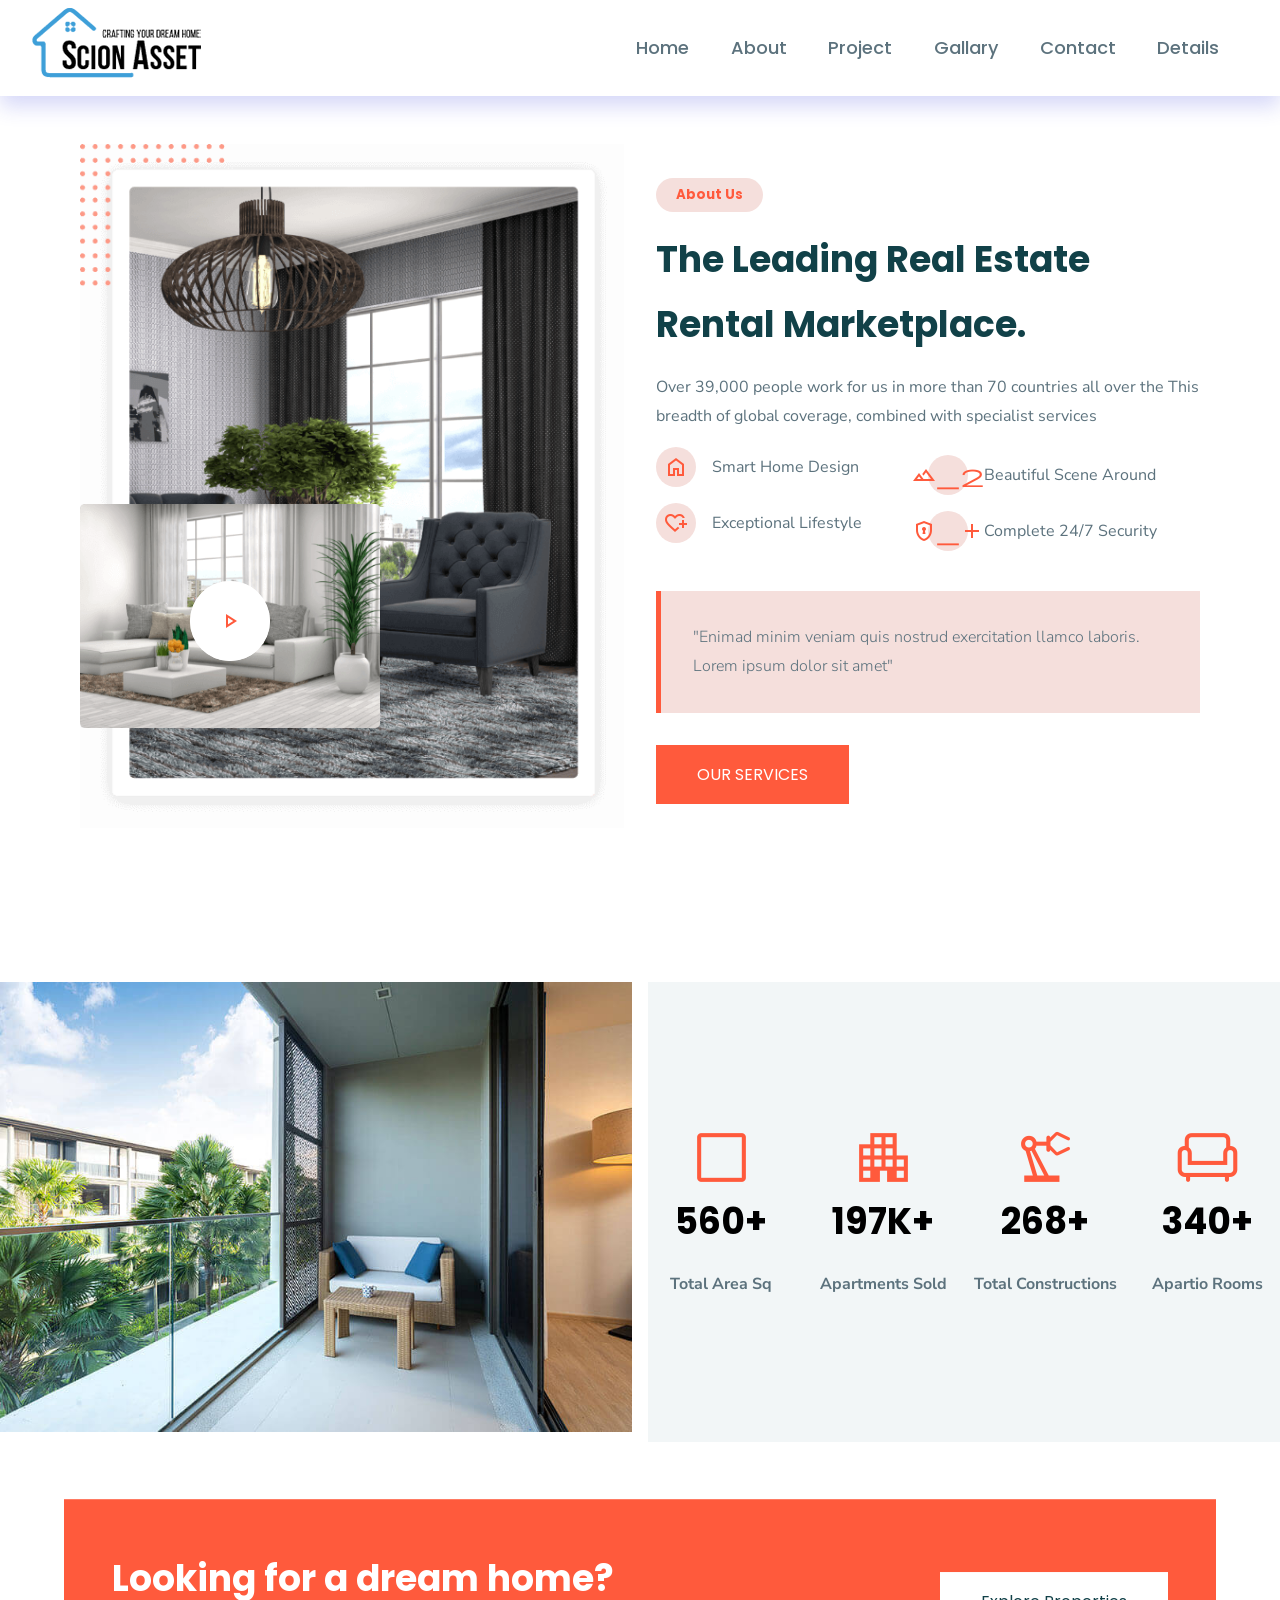
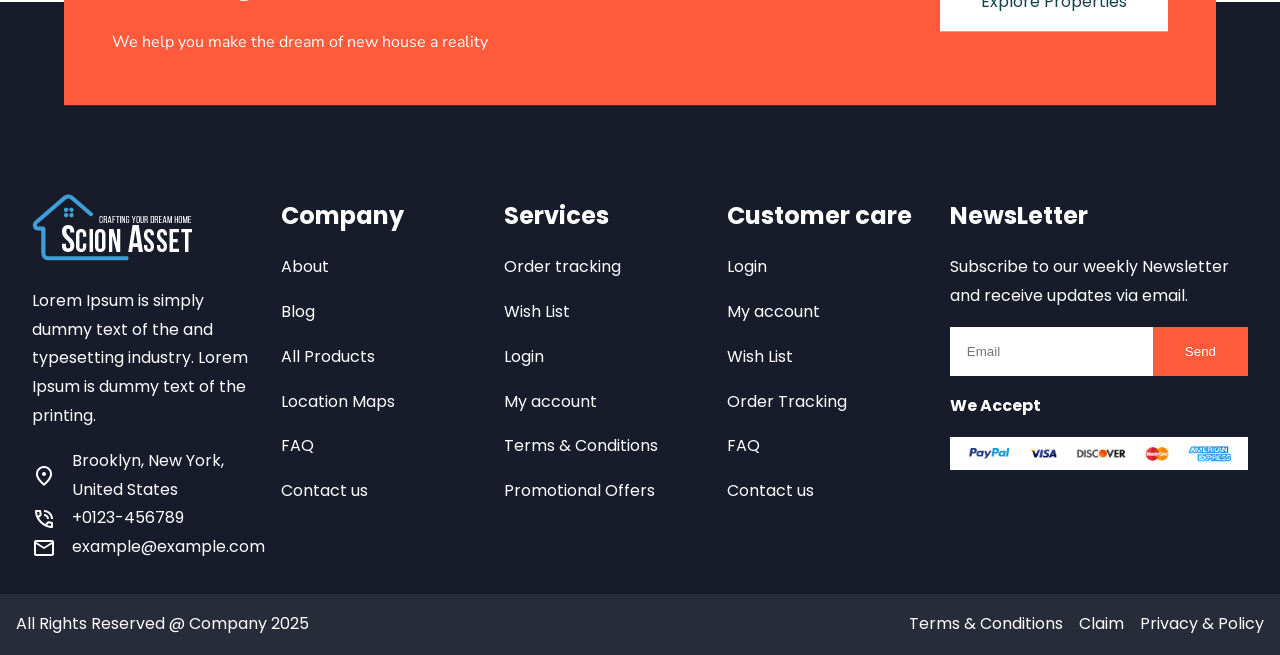
==== about-us/about.html @ 8abfdc47 "update img name- about page navlinks" ====
<!DOCTYPE html>
<html lang="en">

<head>
    <meta charset="UTF-8">
    <meta name="viewport" content="width=\, initial-scale=1.0">
    <title>About us</title>
    <!-- google fonts  -->
    <link
        href="https://fonts.googleapis.com/css2?family=Poppins:ital,wght@0,100;0,200;0,300;0,400;0,500;0,600;0,700;0,800;0,900;1,100;1,200;1,300;1,400;1,500;1,600;1,700;1,800;1,900&family=Rubik:ital,wght@0,300..900;1,300..900&display=swap"
        rel="stylesheet">
    <link
        href="https://fonts.googleapis.com/css2?family=Nunito+Sans:ital,opsz,wght@0,6..12,200..1000;1,6..12,200..1000&family=Poppins:ital,wght@0,100;0,200;0,300;0,400;0,500;0,600;0,700;0,800;0,900;1,100;1,200;1,300;1,400;1,500;1,600;1,700;1,800;1,900&family=Rubik:ital,wght@0,300..900;1,300..900&display=swap"
        rel="stylesheet">
    <!-- google icons cdn -->

    <link rel="stylesheet" href="https://fonts.googleapis.com/icon?family=Material+Icons">
    <link href="https://fonts.googleapis.com/css2?family=Material+Symbols+Outlined" rel="stylesheet">

    <link rel="stylesheet" href="../styles/main.css">
    <link rel="stylesheet" href="../styles/grid.css">
</head>

<body>
    <!-- header starts here  -->
    <header>
        <nav class="container flex justify-between align-center text-light">
            <figure>
                <img src="../assets/logo-header.png" alt="logo">
            </figure>
            <div class="hamburger">
                <span class="material-symbols-outlined">
                    menu
                </span>
            </div>
            <!-- nav items  -->
            <ul class="nav">
                <li>
                    <a href="../index.html">Home</a>
                </li>
                <li>
                    <a href="./about.html">About</a>
                </li>
                <li>
                    <a href="#">Project</a>
                </li>
                <li>
                    <a href="#">Gallary</a>
                </li>
                <li>
                    <a href="../contact/contact.html">Contact</a>
                </li>
                <li>
                    <a href="../shopDetails/details.html">Details</a>
                </li>
            </ul>
        </nav>
    </header>
    <!-- header ends here  -->

    <!-- about-us section starts -->
    <section class="container">
        <div class="large-2 align-center gap-2">
            <!-- image div  -->
            <div class="image-responsive relative">
                <img class="image-responsive" src="../assets/about-us-1.png" alt="image">
                <div class="video-image">
                    <div class="image-responsive relative">
                        <img class="image-responsive" src="../assets/about-us-2.png" alt="image">
                        <!-- play btn  -->
                        <button class="btn-circle btn-center-align">
                            <span class="material-symbols-outlined">
                                play_arrow
                            </span>
                        </button>
                    </div>
                </div>
            </div>
            <!-- wrapper div for content  -->
            <div>
                <!-- section header div starts -->
                <div>
                    <h5 class="sub-title">
                        About Us
                    </h5>
                    <h3 class="title text-dark">
                        The Leading Real Estate Rental Marketplace.
                    </h3>
                </div>
                <!-- section header div ends -->
                <p class="text-light mb-1">Over 39,000 people work for us in more than 70 countries
                    all over the
                    This breadth of global
                    coverage, combined with specialist services
                </p>
                <!-- icon + title container  -->
                <div class="all-2 align-center text-light">
                    <div class="flex align-center mb-1">
                        <span class="material-symbols-outlined about-icons">
                            home
                        </span>
                        <p>Smart Home Design</p>
                    </div>
                    <div class="flex align-center">
                        <span class="material-symbols-outlined about-icons">
                            landscape_2
                        </span>
                        <p>Beautiful Scene Around</p>
                    </div>
                    <div class="flex align-center mb-1">
                        <span class="material-symbols-outlined about-icons">
                            heart_plus
                        </span>
                        <p>Exceptional Lifestyle</p>
                    </div>
                    <div class="flex align-center">
                        <span class="material-symbols-outlined about-icons">
                            encrypted_add
                        </span>
                        <p>Complete 24/7 Security</p>
                    </div>
                </div>
                <!-- icon + title container ends  -->
                <p class="about-quote text-light">
                    "Enimad minim veniam quis nostrud exercitation
                    llamco laboris. Lorem ipsum dolor sit amet"
                </p>
                <button class="btn btn-primary">OUR SERVICES</button>
            </div>
        </div>
    </section>
    <!-- about-us section ends -->

    <!-- stats section starts -->
    <div>
        <div class="large-2 gap-1">
            <!-- image container  -->
            <div>
                <img class="image-responsive" src="../assets/about-4.jpg" alt="">
            </div>

            <div style="width: 100%; height: 100%;" class="bg-dark">
                <div style="height:100%;" class="small-2 larger-4 align-center justify-center gap-1 text-center">
                    <!-- individual stats component  -->
                    <div class="flex-col justify-center align-center text-center">
                        <span class="material-symbols-outlined statistics-icons">
                            crop_square
                        </span>
                        <h3 class="title">560+</h3>
                        <p class="text-light font-bold">Total Area Sq</p>
                    </div>
                    <div class="flex-col justify-center align-center text-center">
                        <span class="material-symbols-outlined statistics-icons">
                            apartment
                        </span>
                        <h3 class="title">197K+</h3>
                        <p class="text-light font-bold">Apartments Sold</p>
                    </div>
                    <div class="flex-col justify-center align-center text-center">
                        <span class="material-symbols-outlined statistics-icons">
                            precision_manufacturing
                        </span>
                        <h3 class="title">268+</h3>
                        <p class="text-light font-bold">Total Constructions</p>
                    </div>
                    <div class="flex-col justify-center align-center text-center">
                        <span class="material-symbols-outlined statistics-icons">
                            chair
                        </span>
                        <h3 class="title">340+</h3>
                        <p class="text-light font-bold">Apartio Rooms</p>
                    </div>
                </div>
            </div>
        </div>
    </div>
    <!-- stats section ends -->


    <!-- call to action section  -->
    <div class="cta-wrapper">
        <div class="call-to-action">
            <div class="cta flex align-center flex items-center justify-between">
                <div class="">
                    <h3 class="title mb-1">Looking for a dream home?</h3>
                    <p class="">
                        We help you make the dream of new house a reality
                    </p>
                </div>
                <button class="btn cta-btn">Explore Properties</button>
            </div>
        </div>
    </div>

    <!-- footer starts here  -->
    <footer>
        <div class="small-2 medium-2 larger-5 wrapper gap-1">
            <!-- contact info -->
            <div>
                <img class="mb-1" src="../assets/footer-logo.png" alt="logo">
                <p class="mb-1">Lorem Ipsum is simply dummy text of the and typesetting industry. Lorem Ipsum is
                    dummy
                    text of the
                    printing.</p>
                <div class="flex align-center gap-1">
                    <span class="material-symbols-outlined">
                        location_on
                    </span>
                    <p>Brooklyn, New York, United States</p>
                </div>
                <div class="flex align-center gap-1">
                    <span class="material-symbols-outlined">
                        phone_in_talk
                    </span>
                    <p>+0123-456789</p>
                </div>
                <div class="flex align-center gap-1">
                    <span class="material-symbols-outlined">
                        mail
                    </span> example@example.com
                </div>
            </div>
            <!-- contact info ends  -->

            <!-- company with links -->
            <div class="mb-2">
                <h4 class="heading-4 mb-1">Company</h4>
                <ul class="footer-links">
                    <li><a href="#">About</a></li>
                    <li><a href="#">Blog</a></li>
                    <li><a href="#">All Products</a></li>
                    <li><a href="#">Location Maps</a></li>
                    <li><a href="#">FAQ</a></li>
                    <li><a href="#">Contact us</a></li>
                </ul>
            </div>
            <div class="mb-2">
                <h4 class="heading-4 mb-1">Services</h4>
                <ul class="footer-links">
                    <li><a href="#">Order tracking</a></li>
                    <li><a href="#">Wish List</a></li>
                    <li><a href="#">Login</a></li>
                    <li><a href="#">My account</a></li>
                    <li><a href="#">Terms & Conditions</a></li>
                    <li><a href="#">Promotional Offers</a></li>
                </ul>
            </div>
            <div class="mb-2">
                <h4 class="heading-4 mb-1">Customer care</h4>
                <ul class="footer-links">
                    <li><a href="#">Login</a></li>
                    <li><a href="#">My account</a></li>
                    <li><a href="#">Wish List</a></li>
                    <li><a href="#">Order Tracking</a></li>
                    <li><a href="#">FAQ</a></li>
                    <li><a href="#">Contact us</a></li>
                </ul>
            </div>
            <div class="mb-2">
                <div class="newsletter mb-1">
                    <h4 class="heading-4">NewsLetter</h4>
                    <p class="my-1">Subscribe to our weekly Newsletter and receive updates via email.</p>
                    <div class="flex items-center">
                        <input type="text" placeholder="Email">
                        <button class="footer-btn">Send</button>
                    </div>
                </div>
                <div>
                    <h4 class="mb-1">We Accept</h4>
                    <img class="image-responsive" src="../assets/payment-4.png" alt="payment image">
                </div>
            </div>
        </div>

        <div class="footer-bottom body-font-family">
            <p>All Rights Reserved @ Company 2025</p>
            <ul>
                <li>
                    <a href="#">Terms & Conditions</a>
                </li>
                <li>
                    <a href="#">Claim</a>
                </li>
                <li>
                    <a href="#">Privacy & Policy</a>
                </li>
            </ul>
        </div>
    </footer>
    <!-- footer ends here  -->


</body>

</html>
---- styles/main.css ----
/* 
===================================================================
1. Global Reset -- *
2. Variables (Root Styles)
3. Utility Classes
----------------section ----------------
4. Header Section
5. Banner Section
6. About Section
7. Statistics section
8. Services Section
9. Properties section
10. Appartment section
11. Parallax section
12. Aminities section
13. Testimonials section
14. Blogs section
15. Footer Section 
===================================================================
/* reset styles  */

* {
    margin: 0;
    padding: 0;
    text-decoration: none;
    list-style: none;
    box-sizing: border-box;
}

body {
    font-family: var(--nunito-font);
    line-height: 1.8;
}

:root {
    --primary-color: #FF5A3C;
    --secondary-color: #fff;
    --bg-light: #F5DFDC;
    --bg-dark: #F2F6F7;
    --dark-color: #114148;
    --text-light-color: #5C727D;
    --footer-bg: #171B2A;
    --bottom-footer-bg: #282B38;
    /* ---------------typography------------ */
    /* headings  */
    --heading-1: 1.5rem;
    --heading-2: 1.25rem;
    --heading-4: 1.125rem;
    --popins-font: 'Poppins', sans-serif;
    --nunito-font: "Nunito Sans", serif;
    /* paragraph  */
    --text-20: 1.25rem;
    /* box shadows  */
    --header-shadow: 0 10px 20px 0 rgba(46, 56, 220, 0.2);
    --services-card-shadow: 0 16px 32px 0 rgba(7, 28, 31, 0.1);
    --properties-card-shadow: 0 5px 20px 0 rgba(23, 44, 82, 0.1);
    --aminities-card-shadow: 0px 0px 6px 4px rgba(153, 178, 182, 0.1);
    --arrow-btn-shadow: 0 0 4px rgba(0, 0, 0, 0.1);
    --blog-card-shadow: 0 5px 20px 0 rgba(23, 44, 82, 0.1);
    --testimonials-card-shadow: 0 5px 20px 0 rgba(23, 44, 82, 0.1);
    /* btn  */
    --btn-padding: .625rem 1rem;
    /* spacing  */
    --section-name-padding: 5px 20px;
    --btn-font-size: 1rem;
    --nav-items-padding: .5rem 2rem;
    --nav-links-padding: 1rem .8rem;
    --section-bottom-gap: 3rem;
    --section-padding: 2rem 1rem;
    --footer-wrapper: 6rem 2rem 2rem 2rem;
    --appartment-content-padding: 1rem;
    --cta-padding: 2rem;
}

/* common  */
section {
    margin-bottom: var(--section-bottom-gap) !important;
    padding: var(--section-padding);
}

h1,
h2,
h3,
h4,
h5,
h6 {
    font-family: var(--popins-font);
}

.material-symbols-outlined {
    display: flex;
    align-items: center;
    justify-content: center;
}

/* //------------------utility classes starts here-------------- */
/* anchor color inherit  */
a {
    color: inherit;
}

/* color pallate  */
.text-dark {
    color: var(--dark-color);
}

.bg {
    background-color: rgb(from var(--primary-color) r g b/ 20%);
}

.text-light {
    color: var(--text-light-color)
}

.white-color {
    color: var(--secondary-color)
}

.orange-bg-color {
    color: var(--primary-color);
}

.orange-text-color {
    color: var(--primary-color);
}

.bg-light {
    background-color: var(--bg-light);
}

.bg-dark {
    background-color: var(--bg-dark);
}

/* flex  */
.flex {
    display: flex;
}

.flex-wrap {
    flex-wrap: wrap;
}

.flex-col {
    flex-direction: column;
}

.align-center {
    align-items: center;
}

.justify-between {
    justify-content: space-between;
}

.justify-center {
    justify-content: center;
}

.justify-end {
    justify-content: end;
}

.sub-title {
    background-color: var(--bg-light);
    color: var(--primary-color);
    font-family: var(--popins-font);
    padding: var(--section-name-padding);
    border-radius: 1.5rem;
    display: inline-block;
    margin-bottom: 1rem;
}
/*--------------- typography ------------- */
/* font-size  */
.title {
    font-size: var(--heading-1);
    font-family: var(--popins-font);
    font-weight: 700;
    margin-bottom: 1rem;
}

.heading-2 {
    font-size: var(--heading-2);
    font-weight: 700;
    font-family: var(--popins-font);
}

.heading-4 {
    font-size: var(--heading-4);
    font-family: var(--popins-font);
}

.para-md-size {
    font-size: var(--text-20);
}

.font-bold {
    font-weight: 700;
}

/*-------------------------btn classes------------------*/
/* base btn class  */
.btn {
    position: relative;
    font-size: var(--btn-font-size);
    padding: var(--btn-padding);
    cursor: pointer;
    overflow: hidden;
    outline: none;
    border: none;
    font-family: var(--popins-font);
    transition: color 0.3s ease-in-out;
}

.btn-circle {
    width: 80px;
    height: 80px;
    color: var(--primary-color);
    background-color: var(--secondary-color);
    font-size: var(--btn-font-size);
    border-radius: 50%;
    border: none;
    cursor: pointer;
    position: relative;
    transition: transform 0.3s ease-in-out;
}

/* Glow effect */
.btn-circle::before {
    content: '';
    position: absolute;
    top: 50%;
    left: 50%;
    width: 80px;
    height: 80px;
    background-color: var(--secondary-color);
    border-radius: 50%;
    transform: translate(-50%, -50%) scale(1);
    animation: glow 1s infinite;
    z-index: -1;
}

@keyframes glow {
    0% {
        opacity: 0.8;
        transform: translate(-50%, -50%) scale(1);
    }

    50% {
        opacity: 0.4;
        transform: translate(-50%, -50%) scale(1.3);
    }

    100% {
        opacity: 0;
        transform: translate(-50%, -50%) scale(1.5);
    }
}

/* primary secondary btn  */
.btn-primary,
.btn-secondary,
.cta-btn {
    position: relative;
    overflow: hidden;
    z-index: 1;
    background-color: transparent;
    border: 1px solid;
}

.btn-primary {
    color: var(--secondary-color);
    background-color: var(--primary-color);
    border-color: var(--primary-color);
}

.btn-secondary {
    color: var(--dark-color);
    background-color: var(--light-color);
    border-color: var(--dark-color);
}

.cta-btn {
    color: var(--dark-color);
    background-color: var(--secondary-color);
    border-color: var(--secondary-color);
}

.btn-primary::before,
.btn-secondary::before,
.cta-btn::before {
    content: '';
    position: absolute;
    top: 0;
    left: -100%;
    width: 100%;
    height: 100%;
    z-index: -1;
    transition: left 0.3s ease-in-out;
}

.btn-primary::before {
    background-color: var(--secondary-color);
}

.btn-secondary::before,
.cta-btn::before {
    background-color: var(--dark-color);
}

.cta-btn:hover::before,
.btn-primary:hover::before,
.btn-secondary:hover::before {
    left: 0;
}

.btn-primary:hover {
    color: var(--primary-color);
}

.btn-secondary:hover {
    color: var(--secondary-color);
}

.cta-btn:hover {
    color: var(--secondary-color);
    border-color: var(--dark-color)
}

.profile-rounded {
    height: 4rem;
    width: 4rem;
    border-radius: 50%;
}

/* ---------------------------------header section starts here -------------------- */
header {
    background-color: var(--secondary-color);
    font-family: var(--popins-font);
    box-shadow: var(--header-shadow);
}

header figure {
    margin: 0;
    padding: 0;
}

header nav {
    padding: var(--nav-items-padding);
}

header nav ul li {
    margin-right: 1rem;
}

header nav ul li a {
    padding: var(--nav-links-padding);
    font-size: 1.125rem;
    font-weight: 500;
}

header nav ul li a:hover {
    color: var(--primary-color);
    transition: all .3s ease-in-out;
}

.nav {
    display: none;
}

.hamburger {
    display: block;
}

/*--------------------------- header section ends here -------------------------- */

/* --------------------------banner section starts here------------------------- */
.banner-des {
    padding: 1rem 2rem;
    border-right: 3px solid var(--text-light-color)
}

/*--------------------------- banner section ends here------------------ */

/* -------------------------about us section starts here----------------------- */
.video-image {
    width: 150px;
    position: absolute;
    bottom: 100px;
}

.btn-center-align {
    position: absolute;
    top: 50%;
    left: 50%;
    transform: translate(-50%, -50%);
}

.about-icons {
    background-color: var(--bg-light);
    color: var(--primary-color);
    height: 2.5rem;
    width: 2.5rem;
    border-radius: 50%;
    margin-right: 1rem;
}

.about-quote {
    padding: 2rem;
    margin: 2rem 0;
    background-color: var(--bg-light);
    border-left: 5px solid var(--primary-color);
    font-weight: 300;
}

/* --------------------------about us section ends here--------------------- */

/*-------------------------statistics section starts here------------------------*/
.statistics-icons {
    font-size: 65px;
    color: var(--primary-color)
}

/*-------------------statistics section ends here------------------*/

/*------------------------ services section starts here----------------  */
.card {
    background-color: var(--secondary-color);
    padding: 1rem;
    text-align: center;
    box-shadow: var(--services-card-shadow);
    transition: all .3s ease-in-out;
    border-bottom: 3px solid transparent;
}

.card:hover,
.card:focus,
.card:active {
    border-bottom: 3px solid var(--primary-color);
}

.card h3:hover {
    color: var(--primary-color);
    transition: color .3s ease-in-out;
}

.card:hover .link-btn {
    color: var(--primary-color);
    transition: color .3s ease-in-out;
}

/* -----------------------services section ends here---------------------  */

/*----------------------- properties section starts here-------------------- */
.properties-card {
    box-shadow: var(--properties-card-shadow);
}

.icon-container {
    color: var(--light-color);
    margin: 1rem 0;
}

.icon-container .card-icon:not(:last-child) {
    border-right: 1px solid var(--text-light-color);
    padding: 6px;
}

.properties-card .badge {
    position: absolute;
    top: 1rem;
    right: 1rem;
    font-size: 14px;
    padding: 4px 8px;
}

.properties-card .sale {
    background-color: #54ecad;
    color: var(--secondary-color);
}

.properties-card .rent {
    color: var(--secondary-color);
    background-color: var(--primary-color);
}

/* --------------------properties section ends here---------------------------  */

/* ---------------------------appartement section starts here--------------------------------  */
.appartment-content {
    padding: var(--appartment-content-padding);
    color: var(--secondary-color);
    background-color: var(--primary-color);
}

/* ----------------------appartement section ends here-----------------------  */

/*------------------------parallax section starts here-----------------------*/
#parallax {
    background-image:
        linear-gradient(to bottom, rgba(0, 0, 0, 0.1), rgba(0, 0, 0, 0.2)),
        url('../assets/about-5.jpg');
    background-repeat: no-repeat;
    background-position: center;
    background-attachment: fixed;
    background-size: cover;
    height: 55vh;
    position: relative;
    margin-bottom: 5rem;
}

.pop-up-btn {
    display: flex;
    align-items: center;
    justify-content: center;
}

/*---------------------------parallax section ends here-----------------------*/

/*------------------------Aminities section starts here----------------------*/
.aminities-card {
    position: relative;
    text-align: center;
    border-radius: 8px;
    box-shadow: var(--aminities-card-shadow);
    margin-bottom: 1.5rem;
    transition: all .4s ease-in-out;
}

.aminities-card:hover {
    background-color: var(--primary-color);
    color: var(--secondary-color);
}

.aminities-card:hover .arrow-btn span {
    color: var(--primary-color);
    transition: all .3s ease-in-out;
}

.aminities-card .icon {
    background-color: var(--bg-light);
    color: var(--primary-color);
    height: 100px;
    width: 100px;
    margin: 0 auto;
    display: flex;
    align-items: center;
    justify-content: center;
    border-radius: 100%;
}

.icon i {
    font-size: 45px;
}

.arrow-btn {
    position: absolute;
    bottom: -5px;
    height: 50px;
    width: 50px;
    left: 50%;
    transform: translate(-50%, 50%);
    color: var(--text-light-color);
    background-color: var(--secondary-color);
    box-shadow: var(--arrow-btn-shadow);
    border-radius: 50%;
    display: flex;
    align-items: center;
    justify-content: center;
}

.arrow-btn span {
    font-size: 30px;
}

/*------------------------Aminities section ends here--------------------*/

/*-----------------------testimonials section starts here-----------------------*/
#testimonials {
    background-color: var(--section-bg);
}

#testimonials .testimonial {
    padding: 1.5rem 1rem;
    background-color: var(--secondary-color);
    border-radius: 5px;
    box-shadow: var(--testimonials-card-shadow);
}

/*---------------------------testimonials section ends here-----------------------------*/

/*-------------------------blogs and news section starts here--------------------------*/
.blog-card {
    overflow: hidden;
    font-family: var(--nunito-font);
    box-shadow: var(--blog-card-shadow);
}

.card-image {
    height: 280px;
    width: 100%;
    overflow: hidden;
}

.blog-card img {
    position: absolute;
    height: 100%;
    width: 100%;
    overflow: hidden;
    transition: all .5s ease-in-out;
}

.blog-card:hover img {
    transform: scale(1.1);
}

/*--------------------------- blogs section ends here--------------------------  */
.cta-wrapper {
    position: relative;
    margin-top: 10rem;
}

.call-to-action {
    padding: 3rem;
    background-color: var(--footer-bg);
}

.cta {
    flex-direction: column;
    gap: 2rem;
    width: 90%;
    max-width: 1340px;
    color: var(--secondary-color);
    background-color: var(--primary-color);
    padding: var(--cta-padding);
    font-family: var(--nunito-font);
    position: absolute;
    left: 50%;
    top: 0;
    z-index: 1;
    transform: translate(-50%, -50%);
}

/*call to action sections ends here*/

/*--------------------------footer section starts here----------------------------*/

footer {
    font-family: var(--popins-font);
    background-color: var(--footer-bg);
    color: var(--secondary-color);
    position: relative;
}

.wrapper {
    padding: var(--footer-wrapper);
}

.footer-links li:not(:last-child) {
    margin-bottom: 1rem;
}

.footer-links li {
    position: relative;
    transition: color 0.3s ease-in-out;
}

.footer-links li:hover {
    color: var(--primary-color);
}

.footer-links li::before {
    content: "//";
    position: absolute;
    left: -1rem;
    font-size: 16px;
    color: transparent;
    transition: color 0.3s ease-in-out, content 0.3s ease-in-out;
}

.footer-links li:hover::before {
    content: "//";
    color: var(--primary-color);
}

.newsletter input {
    padding: 1rem;
    background-color: var(--secondary-color);
    outline: none;
    border: none;
    border: 1px solid var(--secondary-color);
}

.footer-btn {
    padding: 1rem 2rem;
    outline: none;
    border: none;
    color: var(--secondary-color);
    background-color: var(--primary-color);
}

.footer-bottom {
    background-color: var(--bottom-footer-bg);
    padding: 1rem;
    display: flex;
    flex-direction: column;
    gap: 1rem;
    text-align: center;
    align-items: center;
    justify-content: space-between;
}

.footer-bottom ul {
    display: flex;
    flex-wrap: wrap;
    align-items: center;
    gap: 1rem;
}

/*-------------------------footer section ends here-----------------------*/


/* responsive breakpoints  */
@media (min-width: 768px) {
    :root {
        /* headings  */
        --heading-1: 1.875rem;
        --heading-2: 1.5rem;
        --heading-4: 1.25rem;
        /* btn  */
        --btn-padding: .8rem 1.25rem;
        /* --footer-wrapper: 6rem 2rem 2rem 2rem; */
        --section-bottom-gap: 4rem;
        --section-padding: 2rem 3rem;
        --appartment-content-padding: 2rem;
        --cta-padding: 3rem;
    }

    /* about us section  */
    .video-image {
        width: 300px;
        position: absolute;
        bottom: 100px;
    }
}

@media (min-width: 992px) {
    :root {
        /* headings  */
        --heading-1: 2rem;
        --heading-2: 1.8rem;

        --heading-4: 1.5rem;
        /* btn  */
        /* btn  */
        --btn-padding: 1rem 2.5rem;
        /* --footer-wrapper: 6rem 2rem 2rem 2rem; */
        --section-bottom-gap: 6rem;
        --section-padding: 3rem 5rem;
        --appartment-content-padding: 3rem;
    }

    /* header  */
    .nav {
        display: flex;
    }

    .hamburger {
        display: none;
    }

    /* cta  */
    .cta {
        flex-direction: row;
    }

    /* footer  */
    .footer-bottom {
        flex-direction: row;
    }
}

@media (min-width: 1200px) {
    :root {
        /* headings  */
        --heading-1: 2.75rem;
        --heading-1: 2.25rem;
        --heading-4: 1.5rem;
    }
}
---- styles/grid.css ----
.container {
	margin: 0px auto;
	max-width: 100%;
}

.text-center {
	text-align: center;
}

.text-right {
	text-align: right;
}


[class^="all-"],
[class*=" all-"],
[class^="small-"],
[class*=" small-"],
[class^="medium-"],
[class*=" medium-"],
[class^="large-"],
[class*=" large-"],
[class^="larger-"],
[class*=" larger-"],
[class^="largest-"],
[class*=" largest-"] {
	display: grid;
	--gridTC: repeat(1, 1fr);
	grid-template-columns: var(--gridTC);
}

/* Column Expand  */
[class^="span-"],
[class*=" span-"],
[class*="span-"] {
	--gcs: auto/span 1;
	grid-column-end: var(--gcs);
}

.span-1 {
	--gcs: span 1;
}

.span-2 {
	--gcs: span 2;
}

.span-3 {
	--gcs: span 3;
}

.span-4 {
	--gcs: span 4;
}

.span-5 {
	--gcs: span 5;
}

.span-6 {
	--gcs: span 6;
}

.span-7 {
	--gcs: span 7;
}

.span-8 {
	--gcs: span 8;
}

.span-9 {
	--gcs: span 9;
}

.span-10 {
	--gcs: span 10;
}

.span-11 {
	--gcs: span 11;
}

.span-12 {
	--gcs: span 12;
}

/* Offset  */
[class^="offset-"],
[class*=" offset-"],
[class*="offset-"] {
	--gco: 2/auto;
	grid-column: var(--gco);
	background-color: aqua;
}

.offset-1 {
	--gco: 2/auto;
}

.offset-2 {
	--gco: 3/auto;
}

.offset-3 {
	--gco: 4/auto;
}

.offset-4 {
	--gco: 5/auto;
}

.offset-5 {
	--gco: 6/auto;
}

/* Column Gap  */
[class^="gap-"],
[class*=" gap-"] {
	--gg: 1rem;
	grid-gap: var(--gg);
}

.gap-1 {
	--gg: 1rem;
}

.gap-2 {
	--gg: 2rem;
}

.gap-3 {
	--gg: 3rem;
}

.gap-4 {
	--gg: 4rem;
}

.gap-5 {
	--gg: 5rem;
}

/* Margin all */
.m-1 {
	margin: 1rem;
}

.m-2 {
	margin: 2rem;
}

.m-3 {
	margin: 3rem;
}

.m-4 {
	margin: 4rem;
}

.m-5 {
	margin: 5rem;
}

/* Margin Left-right */
.mx-1 {
	margin: 0px 1rem;
}

.mx-2 {
	margin: 0px 2rem;
}

.mx-3 {
	margin: 0px 3rem;
}

.mx-4 {
	margin: 0px 4rem;
}

.mx-5 {
	margin: 0px 5rem;
}

/* Margin Top-Bottom */
.my-1 {
	margin: 1rem auto;
}

.my-2 {
	margin: 2rem auto;
}

.my-3 {
	margin: 3rem auto;
}

.my-4 {
	margin: 4rem auto;
}

.my-5 {
	margin: 5rem auto;
}

/* Margin Top */
.mt-1 {
	margin-top: 1rem;
}

.mt-2 {
	margin-top: 2rem;
}

.mt-3 {
	margin-top: 3rem;
}

.mt-4 {
	margin-top: 4rem;
}

.mt-5 {
	margin-top: 5rem;
}

/* Margin Bottom */
.mb-1 {
	margin-bottom: 1rem;
}

.mb-2 {
	margin-bottom: 2rem;
}

.mb-3 {
	margin-bottom: 3rem;
}

.mb-4 {
	margin-bottom: 4rem;
}

.mb-5 {
	margin-bottom: 5rem;
}

/* Margin Left */
.ml-1 {
	margin-left: 1rem;
}

.ml-2 {
	margin-left: 2rem;
}

.ml-3 {
	margin-left: 3rem;
}

.ml-4 {
	margin-left: 4rem;
}

.ml-5 {
	margin-left: 5rem;
}

/* Margin Right */
.mr-1 {
	margin-right: 1rem;
}

.mr-2 {
	margin-right: 2rem;
}

.mr-3 {
	margin-right: 3rem;
}

.mr-4 {
	margin-right: 4rem;
}

.mr-5 {
	margin-right: 5rem;
}

/* Pading  all*/
.p-1 {
	padding: 1rem;
}

.p-2 {
	padding: 2rem;
}

.p-3 {
	padding: 3rem;
}

.p-4 {
	padding: 4rem;
}

.p-5 {
	padding: 5rem;
}

/* Padding Left-right */
.px-1 {
	padding: 0px 1rem;
}

.px-2 {
	padding: 0px 2rem;
}

.px-3 {
	padding: 0px 3rem;
}

.px-4 {
	padding: 0px 4rem;
}

.px-5 {
	padding: 0px 5rem;
}

/* Padding Top-bottom */
.py-1 {
	padding: 1rem 0px;
}

.py-2 {
	padding: 2rem 0px;
}

.py-3 {
	padding: 3rem 0px;
}

.py-4 {
	padding: 4rem 0px;
}

.py-5 {
	padding: 5rem 0px;
}

/* Padding Top */
.pt-1 {
	padding-top: 1rem;
}

.pt-2 {
	padding-top: 2rem;
}

.pt-3 {
	padding-top: 3rem;
}

.pt-4 {
	padding-top: 4rem;
}

.pt-5 {
	padding-top: 5rem;
}

/* Padding bottom */
.pb-1 {
	padding-bottom: 1rem;
}

.pb-2 {
	padding-bottom: 2rem;
}

.pb-3 {
	padding-bottom: 3rem;
}

.pb-4 {
	padding-bottom: 4rem;
}

.pb-5 {
	padding-bottom: 5rem;
}

/* Padding Left */
.pl-1 {
	padding-left: 1rem;
}

.pl-2 {
	padding-left: 2rem;
}

.pl-3 {
	padding-left: 3rem;
}

.pl-4 {
	padding-left: 4rem;
}

.pl-5 {
	padding-left: 5rem;
}

/* Padding Right */
.pr-1 {
	padding-right: 1rem;
}

.pr-2 {
	padding-right: 2rem;
}

.pr-3 {
	padding-right: 3rem;
}

.pr-4 {
	padding-right: 4rem;
}

.pr-5 {
	padding-right: 5rem;
}

/* Background  */
/* .bg-primary {
	background-color: var(--primary-color);
}

.bg-secondary {
	background-color: var(--secondary-color);
}

.bg-light {
	background-color: var(--light-color);
}

.bg-dark {
	background-color: var(--dark-color);
} */

.d-block {
	display: block !important;
	width: 100%;
}

/* ======== image-responsive ======== */
.image-responsive {
	width: 100%;
}

.relative {
	position: relative;
}

/* Form  */
/* input, select, textarea {
	border:1px solid #505050;
	background-color: transparent;
	width: calc(100% - 22px);
	padding: 10px;
	margin: 10px 0;
} */
select {
	width: 100% !important;
}

input[type=submit] {
	width: auto;
	cursor: pointer;
}

/* All  */
.all-1 {
	--gridTC: repeat(1, 1fr);
}

.all-2 {
	--gridTC: repeat(2, 1fr);
}

.all-3 {
	--gridTC: repeat(3, 1fr);
}

.all-4 {
	--gridTC: repeat(4, 1fr);
}

.all-5 {
	--gridTC: repeat(5, 1fr);
}

.all-6 {
	--gridTC: repeat(6, 1fr);
}

.all-7 {
	--gridTC: repeat(7, 1fr);
}

.all-8 {
	--gridTC: repeat(8, 1fr);
}

.all-9 {
	--gridTC: repeat(9, 1fr);
}

.all-10 {
	--gridTC: repeat(10, 1fr);
}

.all-11 {
	--gridTC: repeat(11, 1fr);
}

.all-12 {
	--gridTC: repeat(12, 1fr);
}

/* Small devices (landscape phones, 576px and up) */
@media (min-width: 576px) {
	.container {
		margin: 0 auto;
		max-width: 720px;
	}

	/* Grid */
	.small-1 {
		--gridTC: repeat(1, 1fr);
	}

	.small-2 {
		--gridTC: repeat(2, 1fr);
	}

	.small-3 {
		--gridTC: repeat(3, 1fr);
	}

	.small-4 {
		--gridTC: repeat(4, 1fr);
	}

	.small-5 {
		--gridTC: repeat(5, 1fr);
	}

	.small-6 {
		--gridTC: repeat(6, 1fr);
	}

	.small-7 {
		--gridTC: repeat(7, 1fr);
	}

	.small-8 {
		--gridTC: repeat(8, 1fr);
	}

	.small-9 {
		--gridTC: repeat(9, 1fr);
	}

	.small-10 {
		--gridTC: repeat(10, 1fr);
	}

	.small-11 {
		--gridTC: repeat(11, 1fr);
	}

	.small-12 {
		--gridTC: repeat(12, 1fr);
	}

	/* Expand */
	.small-span-1 {
		--gcs: span 1;
	}

	.small-span-2 {
		--gcs: span 2;
	}

	.small-span-3 {
		--gcs: span 3;
	}

	.small-span-4 {
		--gcs: span 4;
	}

	.small-span-5 {
		--gcs: span 5;
	}

	.small-span-6 {
		--gcs: span 6;
	}

	.small-span-7 {
		--gcs: span 7;
	}

	.small-span-8 {
		--gcs: span 8;
	}

	.small-span-9 {
		--gcs: span 9;
	}

	.small-span-10 {
		--gcs: span 10;
	}

	.small-span-11 {
		--gcs: span 11;
	}

	.small-span-12 {
		--gcs: span 12;
	}
}

/* Medium devices (tablets, 768px and up) */
@media (min-width: 768px) {
	.container {
		margin: 0 auto;
		max-width: 960px;
	}

	.medium-1 {
		--gridTC: repeat(1, 1fr);
	}

	.medium-2 {
		--gridTC: repeat(2, 1fr);
	}

	.medium-3 {
		--gridTC: repeat(3, 1fr);
	}

	.medium-4 {
		--gridTC: repeat(4, 1fr);
	}

	.medium-5 {
		--gridTC: repeat(5, 1fr);
	}

	.medium-6 {
		--gridTC: repeat(6, 1fr);
	}

	.medium-7 {
		--gridTC: repeat(7, 1fr);
	}

	.medium-8 {
		--gridTC: repeat(8, 1fr);
	}

	.medium-9 {
		--gridTC: repeat(9, 1fr);
	}

	.medium-10 {
		--gridTC: repeat(10, 1fr);
	}

	.medium-11 {
		--gridTC: repeat(11, 1fr);
	}

	.medium-12 {
		--gridTC: repeat(12, 1fr);
	}

	/* Expand */
	.medium-span-1 {
		--gcs: span 1;
	}

	.medium-span-2 {
		--gcs: span 2;
	}

	.medium-span-3 {
		--gcs: span 3;
	}

	.medium-span-4 {
		--gcs: span 4;
	}

	.medium-span-5 {
		--gcs: span 5;
	}

	.medium-span-6 {
		--gcs: span 6;
	}

	.medium-span-7 {
		--gcs: span 7;
	}

	.medium-span-8 {
		--gcs: span 8;
	}

	.medium-span-9 {
		--gcs: span 9;
	}

	.medium-span-10 {
		--gcs: span 10;
	}

	.medium-span-11 {
		--gcs: span 11;
	}

	.medium-span-12 {
		--gcs: span 12;
	}
}

/* Large devices (desktops, 992px and up) */
@media (min-width: 992px) {
	.container {
		margin: 0 auto;
		max-width: 1140px;
	}

	/* Grid */
	.large-1 {
		--gridTC: repeat(1, 1fr);
	}

	.large-2 {
		--gridTC: repeat(2, 1fr);
	}

	.large-3 {
		--gridTC: repeat(3, 1fr);
	}

	.large-4 {
		--gridTC: repeat(4, 1fr);
	}

	.large-5 {
		--gridTC: repeat(5, 1fr);
	}

	.large-6 {
		--gridTC: repeat(6, 1fr);
	}

	.large-7 {
		--gridTC: repeat(7, 1fr);
	}

	.large-8 {
		--gridTC: repeat(8, 1fr);
	}

	.large-9 {
		--gridTC: repeat(9, 1fr);
	}

	.large-10 {
		--gridTC: repeat(10, 1fr);
	}

	.large-11 {
		--gridTC: repeat(11, 1fr);
	}

	.large-12 {
		--gridTC: repeat(12, 1fr);
	}

	/* Expand */
	.large-span-1 {
		--gcs: span 1;
	}

	.large-span-2 {
		--gcs: span 2;
	}

	.large-span-3 {
		--gcs: span 3;
	}

	.large-span-4 {
		--gcs: span 4;
	}

	.large-span-5 {
		--gcs: span 5;
	}

	.large-span-6 {
		--gcs: span 6;
	}

	.large-span-7 {
		--gcs: span 7;
	}

	.large-span-8 {
		--gcs: span 8;
	}

	.large-span-9 {
		--gcs: span 9;
	}

	.large-span-10 {
		--gcs: span 10;
	}

	.large-span-11 {
		--gcs: span 11;
	}

	.large-span-12 {
		--gcs: span 12;
	}
}

/* Larger devices (large desktops, 1200px and up) */
@media (min-width: 1200px) {
	.container {
		margin: 0 auto;
		max-width: 1320px;
	}

	/* Grid */
	.larger-1 {
		--gridTC: repeat(1, 1fr);
	}

	.larger-2 {
		--gridTC: repeat(2, 1fr);
	}

	.larger-3 {
		--gridTC: repeat(3, 1fr);
	}

	.larger-4 {
		--gridTC: repeat(4, 1fr);
	}

	.larger-5 {
		--gridTC: repeat(5, 1fr);
	}

	.larger-6 {
		--gridTC: repeat(6, 1fr);
	}

	.larger-7 {
		--gridTC: repeat(7, 1fr);
	}

	.larger-8 {
		--gridTC: repeat(8, 1fr);
	}

	.larger-9 {
		--gridTC: repeat(9, 1fr);
	}

	.larger-10 {
		--gridTC: repeat(10, 1fr);
	}

	.larger-11 {
		--gridTC: repeat(11, 1fr);
	}

	.larger-12 {
		--gridTC: repeat(12, 1fr);
	}

	/* Expand */
	.larger-span-1 {
		--gcs: span 1;
	}

	.larger-span-2 {
		--gcs: span 2;
	}

	.larger-span-3 {
		--gcs: span 3;
	}

	.larger-span-4 {
		--gcs: span 4;
	}

	.larger-span-5 {
		--gcs: span 5;
	}

	.larger-span-6 {
		--gcs: span 6;
	}

	.larger-span-7 {
		--gcs: span 7;
	}

	.larger-span-8 {
		--gcs: span 8;
	}

	.larger-span-9 {
		--gcs: span 9;
	}

	.larger-span-10 {
		--gcs: span 10;
	}

	.larger-span-11 {
		--gcs: span 11;
	}

	.larger-span-12 {
		--gcs: span 12;
	}
}

/* Largest devices (larger desktops, 1400px and up) */
@media (min-width: 1400px) {

	/* Grid */
	.largest-1 {
		--gridTC: repeat(1, 1fr);
	}

	.largest-2 {
		--gridTC: repeat(2, 1fr);
	}

	.largest-3 {
		--gridTC: repeat(3, 1fr);
	}

	.largest-4 {
		--gridTC: repeat(4, 1fr);
	}

	.largest-5 {
		--gridTC: repeat(5, 1fr);
	}

	.largest-6 {
		--gridTC: repeat(6, 1fr);
	}

	.largest-7 {
		--gridTC: repeat(7, 1fr);
	}

	.largest-8 {
		--gridTC: repeat(8, 1fr);
	}

	.largest-9 {
		--gridTC: repeat(9, 1fr);
	}

	.largest-10 {
		--gridTC: repeat(10, 1fr);
	}

	.largest-11 {
		--gridTC: repeat(11, 1fr);
	}

	.largest-12 {
		--gridTC: repeat(12, 1fr);
	}

	/* Expand */
	.largest-span-1 {
		--gcs: span 1;
	}

	.largest-span-2 {
		--gcs: span 2;
	}

	.largest-span-3 {
		--gcs: span 3;
	}

	.largest-span-4 {
		--gcs: span 4;
	}

	.largest-span-5 {
		--gcs: span 5;
	}

	.largest-span-6 {
		--gcs: span 6;
	}

	.largest-span-7 {
		--gcs: span 7;
	}

	.largest-span-8 {
		--gcs: span 8;
	}

	.largest-span-9 {
		--gcs: span 9;
	}

	.largest-span-10 {
		--gcs: span 10;
	}

	.largest-span-11 {
		--gcs: span 11;
	}

	.largest-span-12 {
		--gcs: span 12;
	}
}
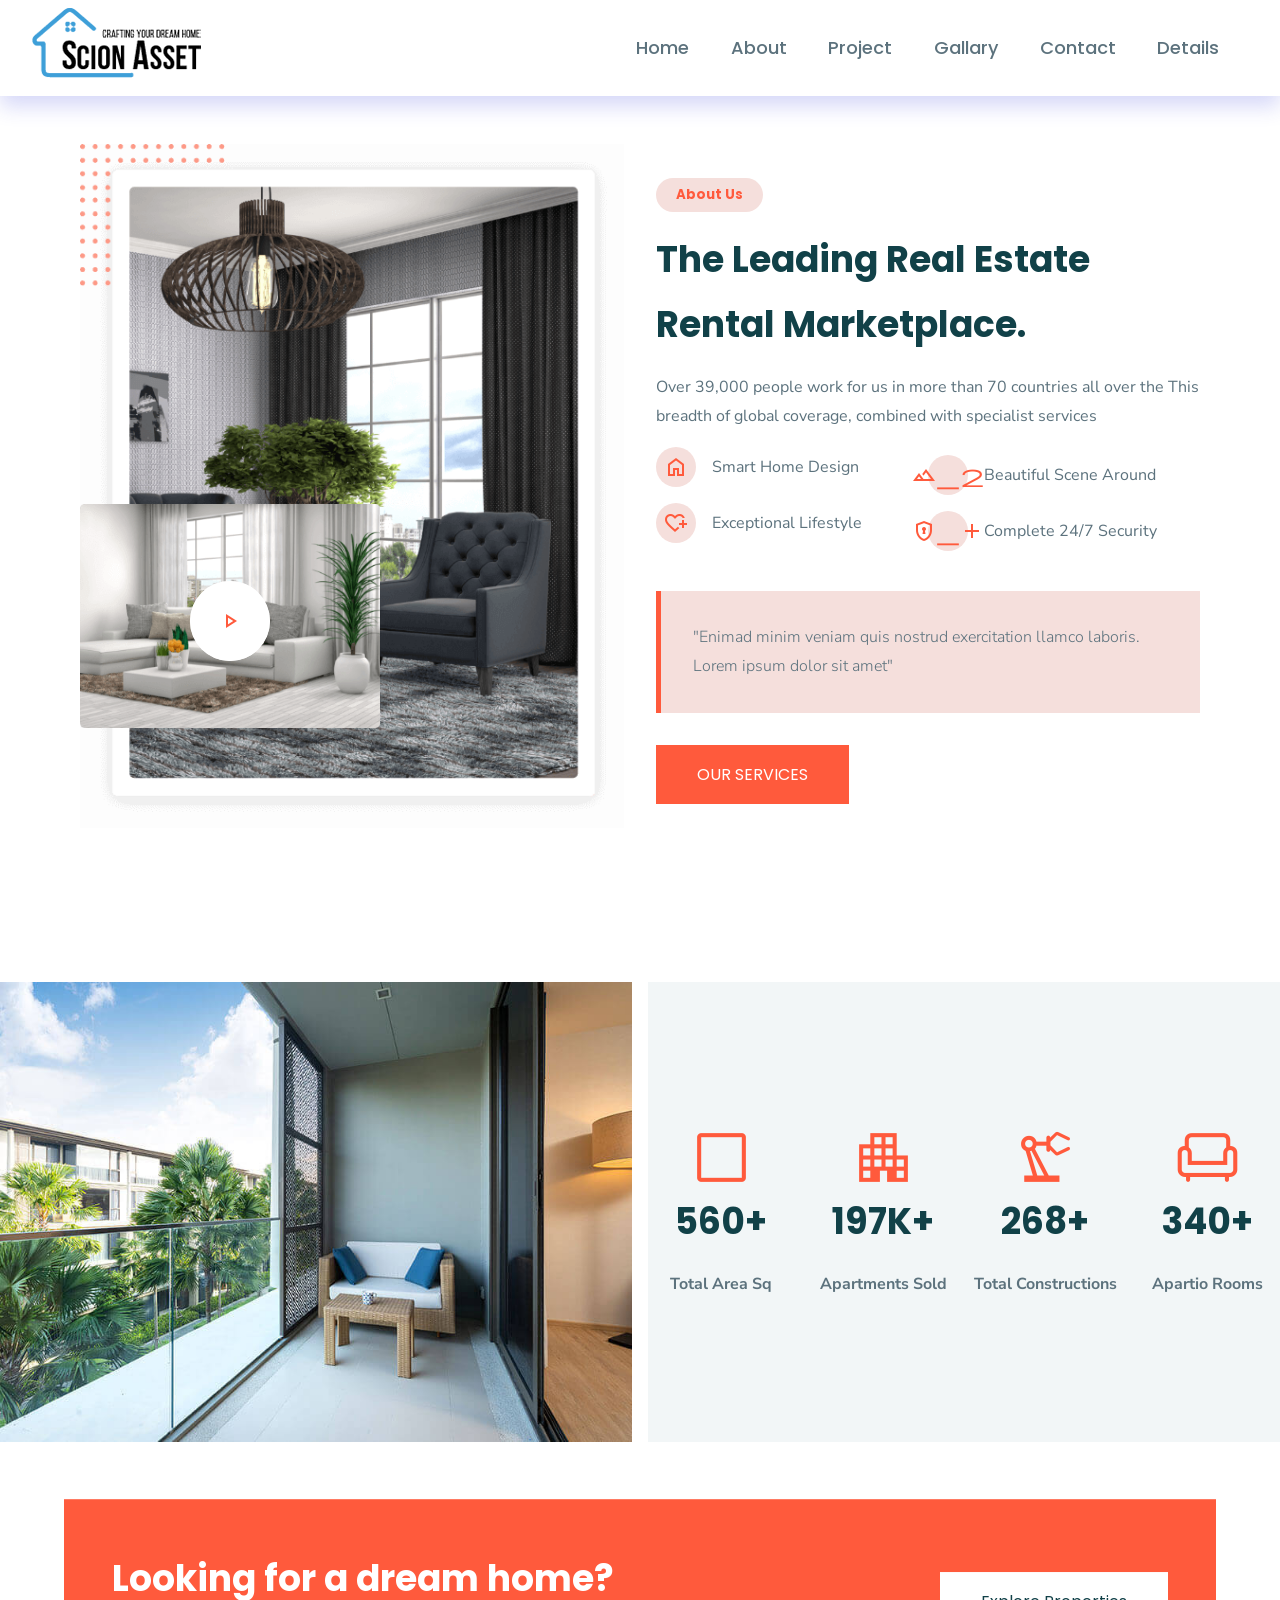
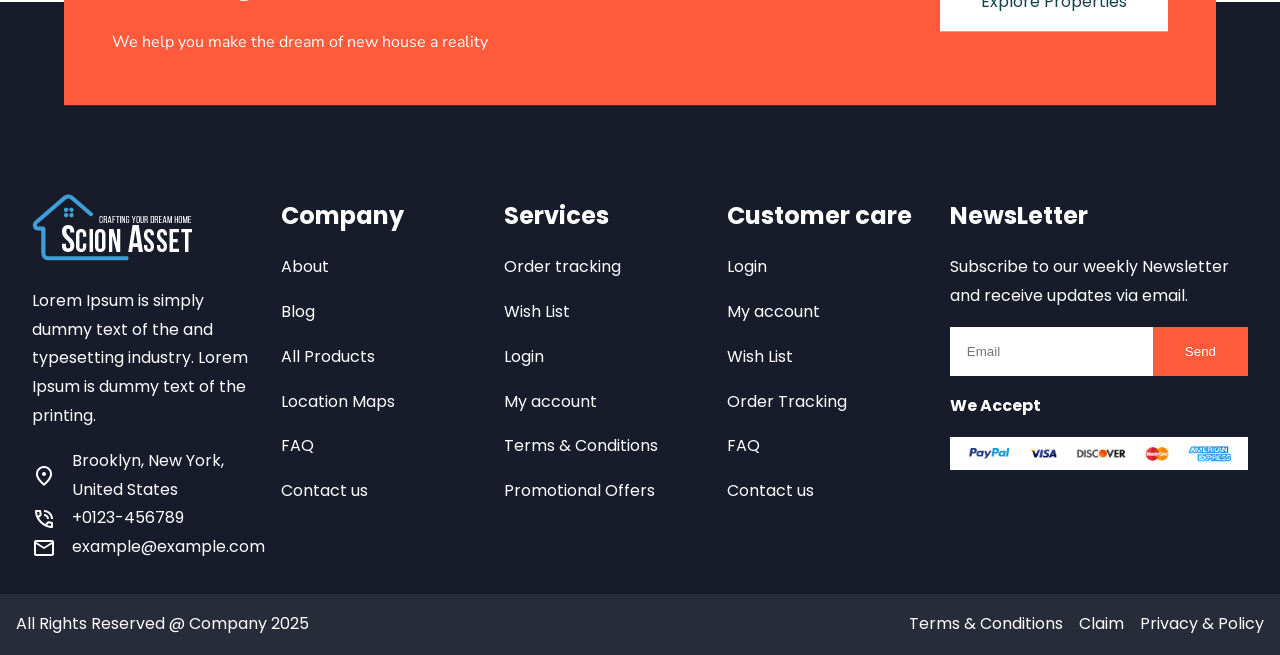
==== commit 8f4a8052: "about section complete" ====
--- a/about-us/about.html
+++ b/about-us/about.html
@@ -19,6 +19,7 @@
 
     <link rel="stylesheet" href="../styles/main.css">
     <link rel="stylesheet" href="../styles/grid.css">
+    <link rel="stylesheet" href="./about.css">
 </head>
 
 <body>
@@ -59,7 +60,7 @@
     <!-- header ends here  -->
 
     <!-- about-us section starts -->
-    <section class="container">
+    <section class="container text-light">
         <div class="large-2 align-center gap-2">
             <!-- image div  -->
             <div class="image-responsive relative">
@@ -94,7 +95,7 @@
                     coverage, combined with specialist services
                 </p>
                 <!-- icon + title container  -->
-                <div class="all-2 align-center text-light">
+                <div class="all-2 align-center ">
                     <div class="flex align-center mb-1">
                         <span class="material-symbols-outlined about-icons">
                             home
@@ -121,7 +122,7 @@
                     </div>
                 </div>
                 <!-- icon + title container ends  -->
-                <p class="about-quote text-light">
+                <p class="about-quote ">
                     "Enimad minim veniam quis nostrud exercitation
                     llamco laboris. Lorem ipsum dolor sit amet"
                 </p>
@@ -135,40 +136,40 @@
     <div>
         <div class="large-2 gap-1">
             <!-- image container  -->
-            <div>
-                <img class="image-responsive" src="../assets/about-4.jpg" alt="">
-            </div>
-
-            <div style="width: 100%; height: 100%;" class="bg-dark">
-                <div style="height:100%;" class="small-2 larger-4 align-center justify-center gap-1 text-center">
+            <div class="image-container">
+                <img src="../assets/about-4.jpg" alt="">
+            </div>
+
+            <div class="bg-dark statistics text-light">
+                <div class="small-2 larger-4 gap-1 stats-content">
                     <!-- individual stats component  -->
                     <div class="flex-col justify-center align-center text-center">
                         <span class="material-symbols-outlined statistics-icons">
                             crop_square
                         </span>
-                        <h3 class="title">560+</h3>
-                        <p class="text-light font-bold">Total Area Sq</p>
+                        <h3 class="title text-dark">560+</h3>
+                        <p class="font-bold">Total Area Sq</p>
                     </div>
                     <div class="flex-col justify-center align-center text-center">
                         <span class="material-symbols-outlined statistics-icons">
                             apartment
                         </span>
-                        <h3 class="title">197K+</h3>
-                        <p class="text-light font-bold">Apartments Sold</p>
+                        <h3 class="title text-dark">197K+</h3>
+                        <p class=" font-bold">Apartments Sold</p>
                     </div>
                     <div class="flex-col justify-center align-center text-center">
                         <span class="material-symbols-outlined statistics-icons">
                             precision_manufacturing
                         </span>
-                        <h3 class="title">268+</h3>
-                        <p class="text-light font-bold">Total Constructions</p>
+                        <h3 class="title text-dark">268+</h3>
+                        <p class=" font-bold">Total Constructions</p>
                     </div>
                     <div class="flex-col justify-center align-center text-center">
                         <span class="material-symbols-outlined statistics-icons">
                             chair
                         </span>
-                        <h3 class="title">340+</h3>
-                        <p class="text-light font-bold">Apartio Rooms</p>
+                        <h3 class="title text-dark">340+</h3>
+                        <p class=" font-bold">Apartio Rooms</p>
                     </div>
                 </div>
             </div>
--- a/about-us/about.css
+++ b/about-us/about.css
@@ -0,0 +1,15 @@
+.image-container{
+    height: 100%;
+}
+.image-container img{
+    height: 100%;
+    width: 100%;
+}
+.statistics {
+    height: 100%;
+}
+
+.stats-content {
+    height: 100%;
+    align-items: center;
+}
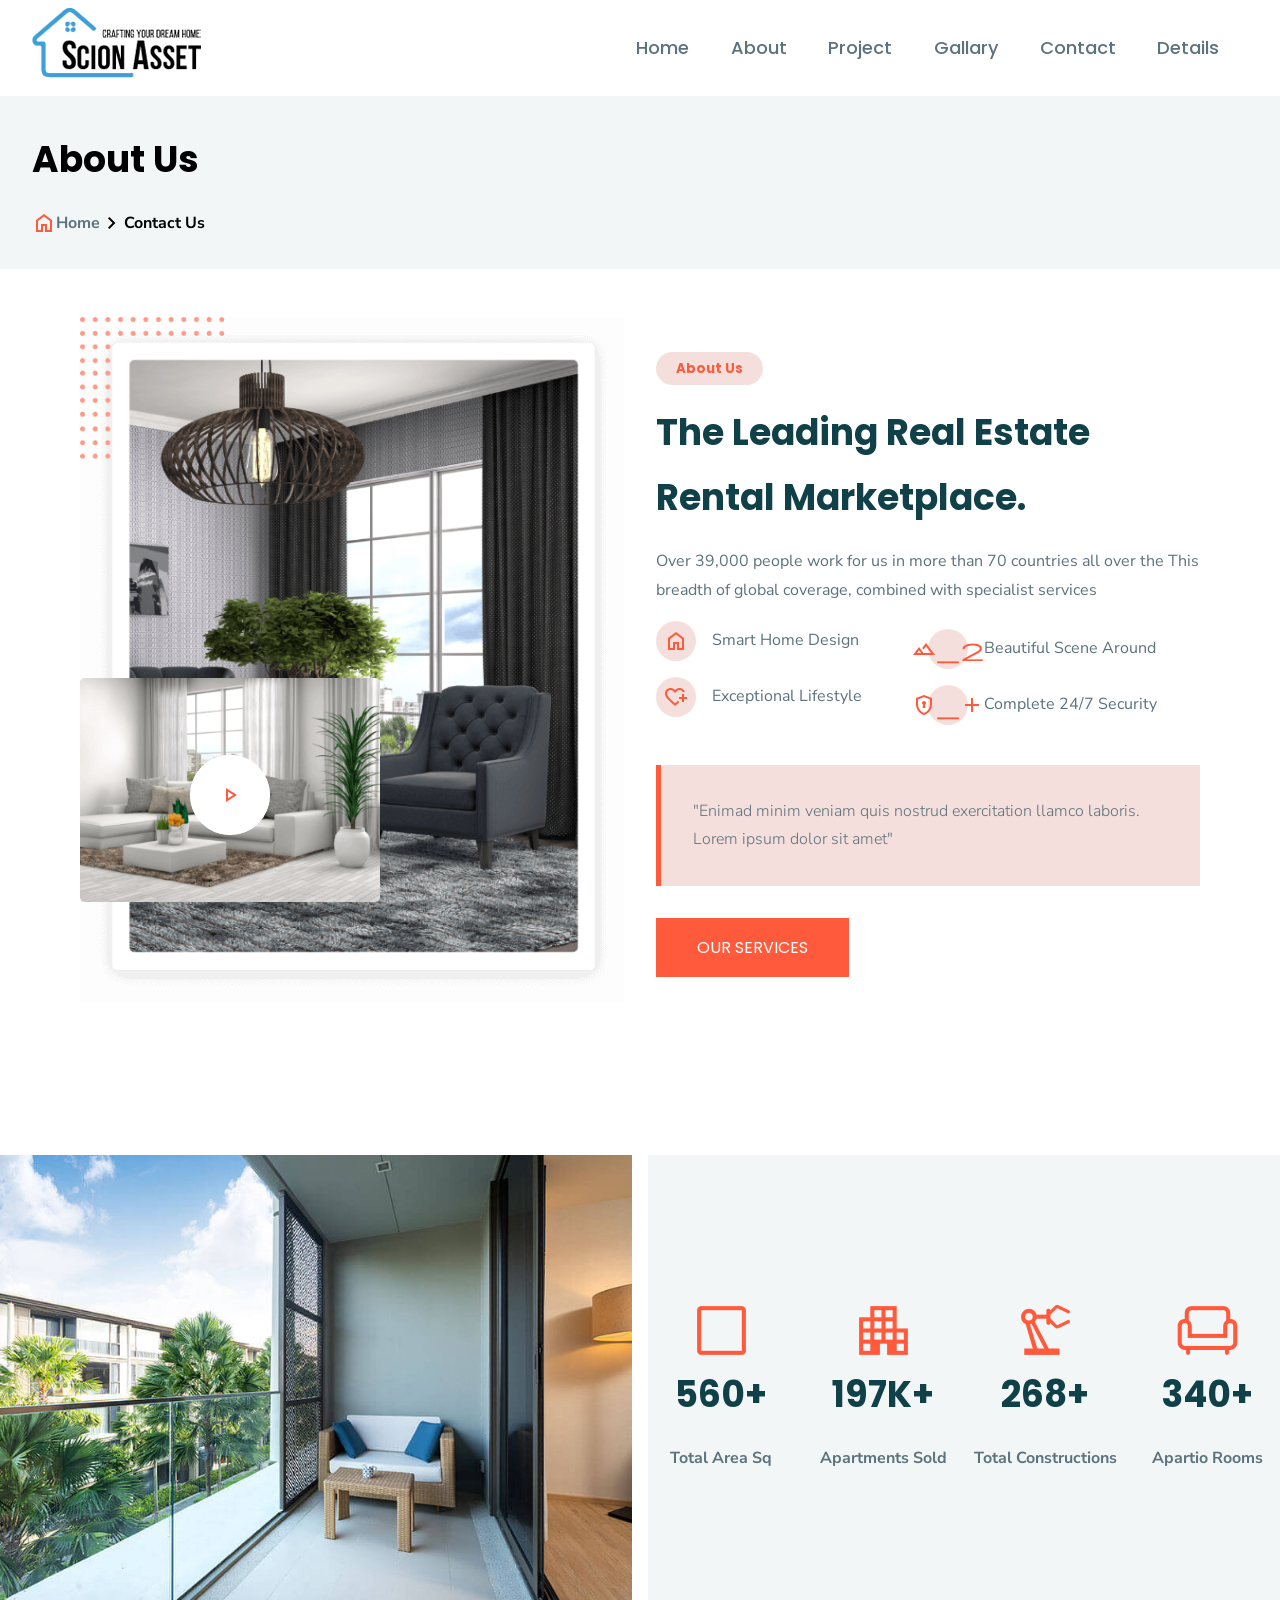
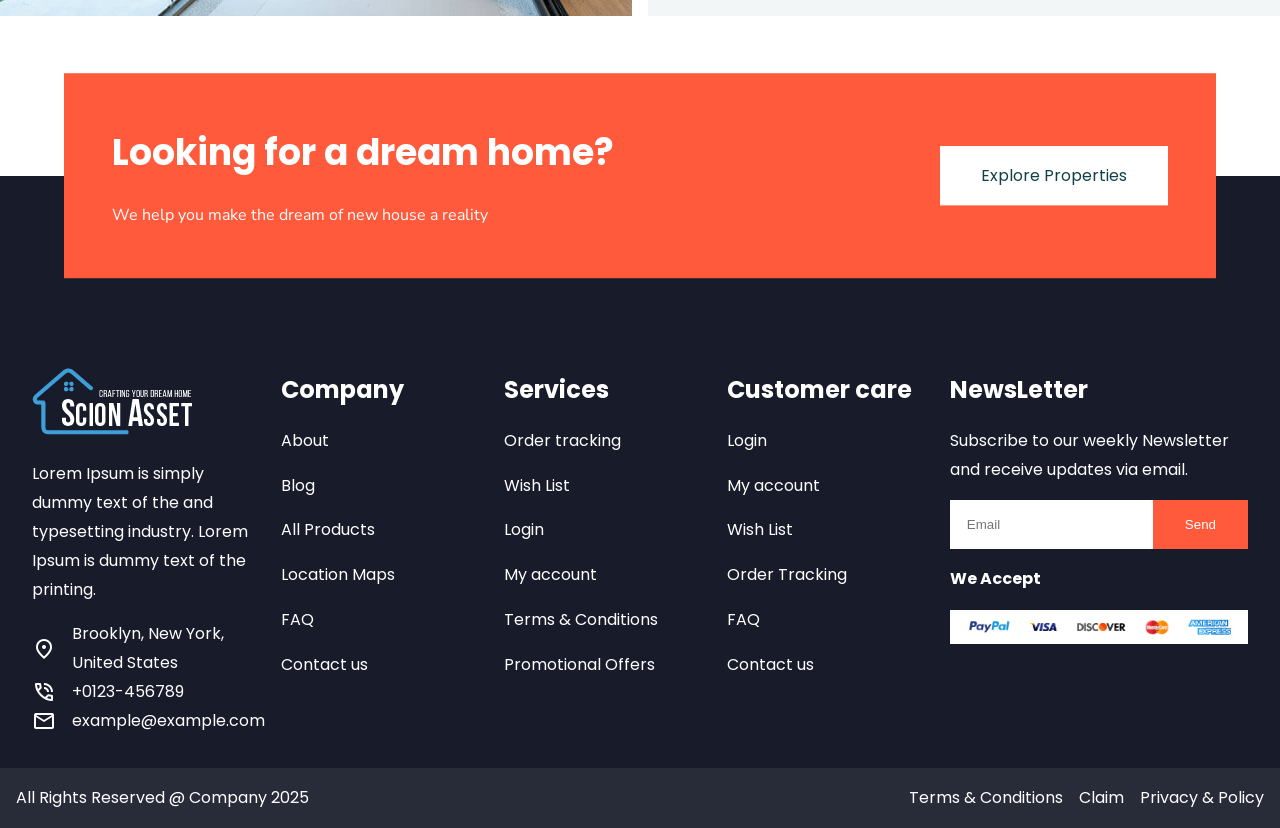
==== commit 18f231af: "about and contact page complete" ====
--- a/about-us/about.html
+++ b/about-us/about.html
@@ -58,7 +58,18 @@
         </nav>
     </header>
     <!-- header ends here  -->
-
+ <!-- page title  -->
+ <div class="bg-dark">
+    <div class="container page-title">
+        <h3 class="title">About Us</h3>
+        <p><span class="material-symbols-outlined orange-text-color">
+                home
+            </span> <a href="#">Home</a> <span class="material-symbols-outlined">
+                chevron_right
+            </span> <span>Contact Us</span></p>
+    </div>
+</div>
+<!-- page title ends -->
     <!-- about-us section starts -->
     <section class="container text-light">
         <div class="large-2 align-center gap-2">
--- a/styles/main.css
+++ b/styles/main.css
@@ -170,6 +170,21 @@
     display: inline-block;
     margin-bottom: 1rem;
 }
+.page-title{
+    padding: 2rem;
+}
+.page-title p{
+    display: flex;
+    align-items: center;
+    font-weight: 700;
+}
+.page-title a{
+    transition: color .3s ease-in-out;
+    color: var(--text-light-color);
+}
+.page-title a:hover{
+    color: var(--primary-color);
+}
 /*--------------- typography ------------- */
 /* font-size  */
 .title {
--- a/about-us/about.css
+++ b/about-us/about.css
@@ -8,7 +8,6 @@
 .statistics {
     height: 100%;
 }
-
 .stats-content {
     height: 100%;
     align-items: center;
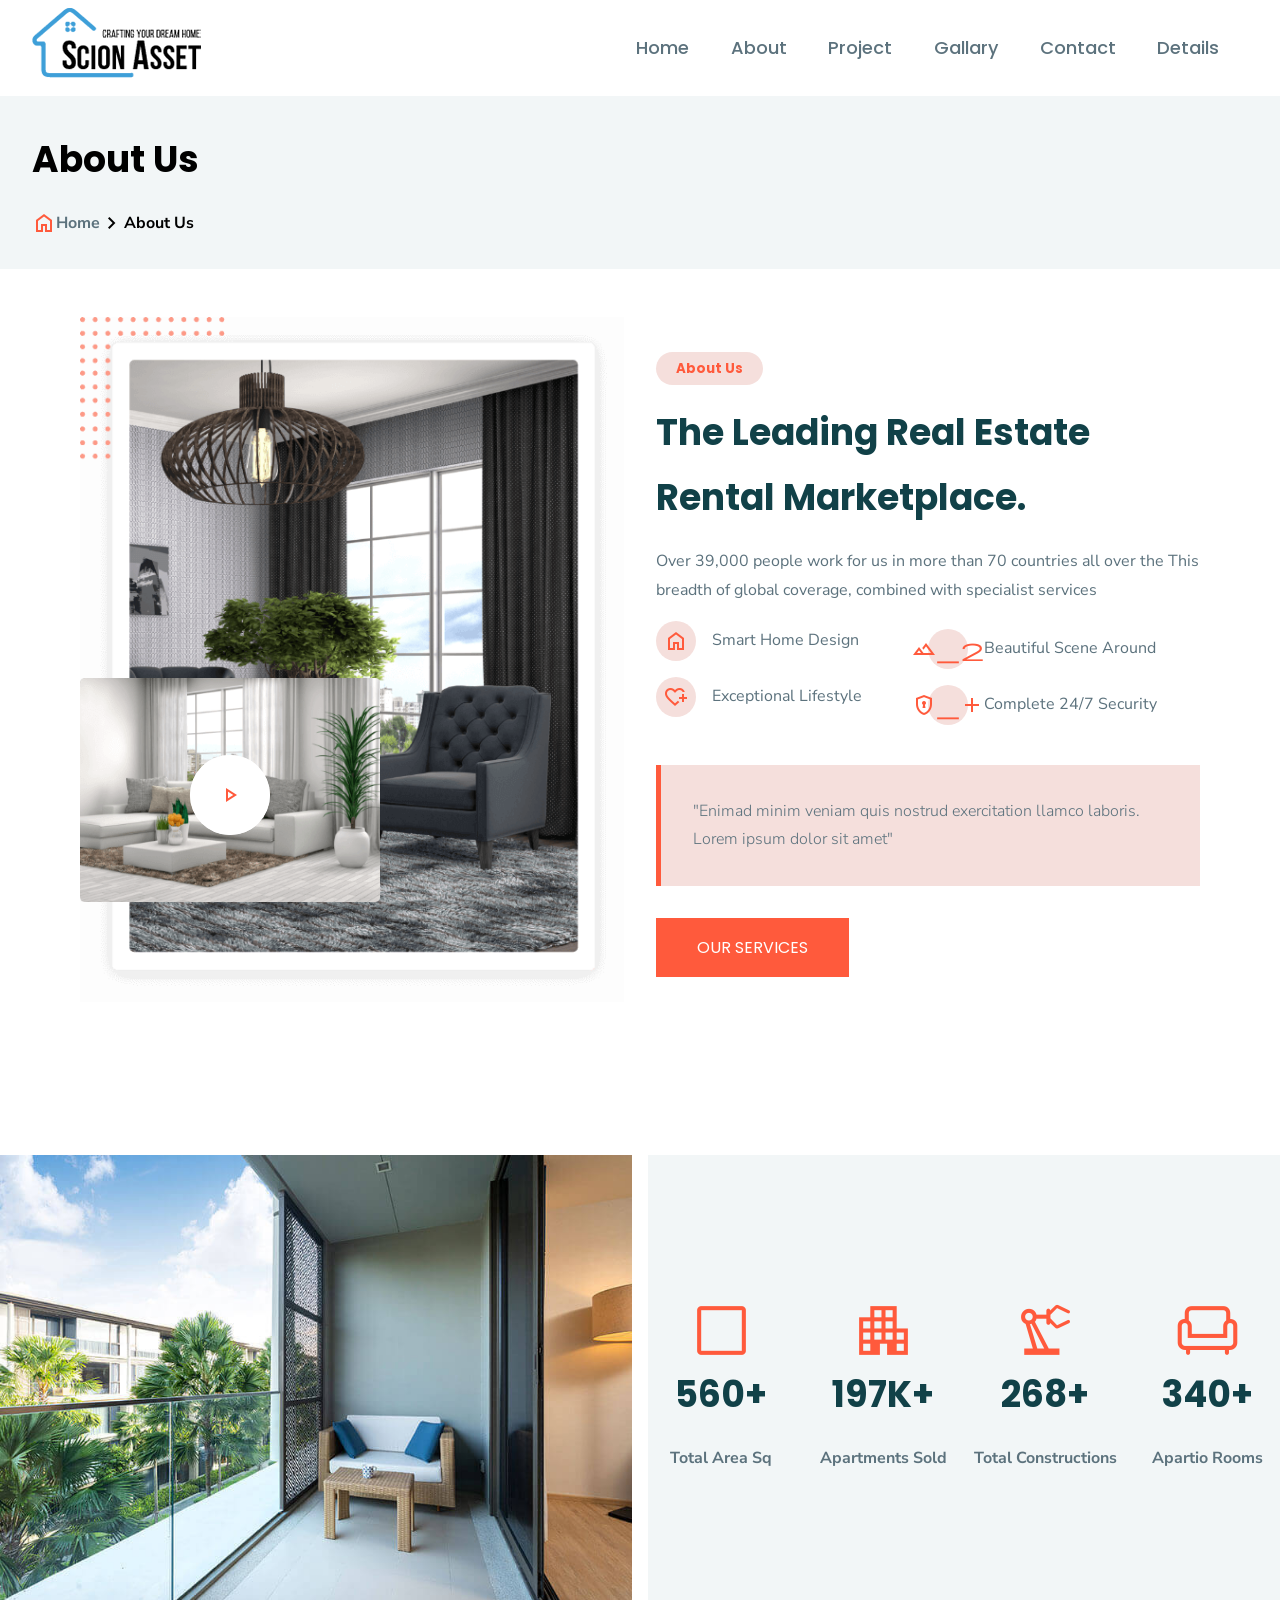
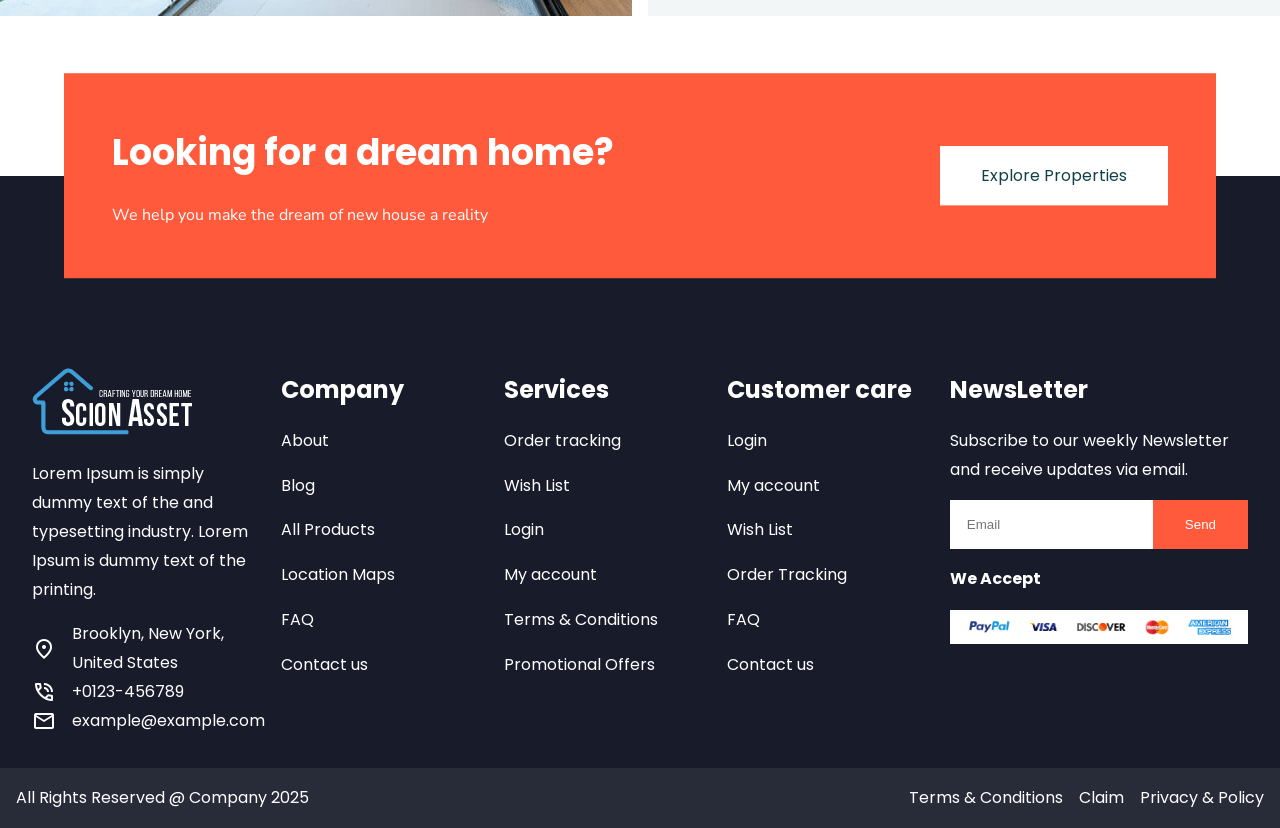
==== commit c8790839: "about,contact, details page" ====
--- a/about-us/about.html
+++ b/about-us/about.html
@@ -58,18 +58,18 @@
         </nav>
     </header>
     <!-- header ends here  -->
- <!-- page title  -->
- <div class="bg-dark">
-    <div class="container page-title">
-        <h3 class="title">About Us</h3>
-        <p><span class="material-symbols-outlined orange-text-color">
-                home
-            </span> <a href="#">Home</a> <span class="material-symbols-outlined">
-                chevron_right
-            </span> <span>Contact Us</span></p>
+    <!-- page title  -->
+    <div class="bg-dark">
+        <div class="container page-title">
+            <h3 class="title">About Us</h3>
+            <p><span class="material-symbols-outlined orange-text-color">
+                    home
+                </span> <a href="#">Home</a> <span class="material-symbols-outlined">
+                    chevron_right
+                </span> <span>About Us</span></p>
+        </div>
     </div>
-</div>
-<!-- page title ends -->
+    <!-- page title ends -->
     <!-- about-us section starts -->
     <section class="container text-light">
         <div class="large-2 align-center gap-2">
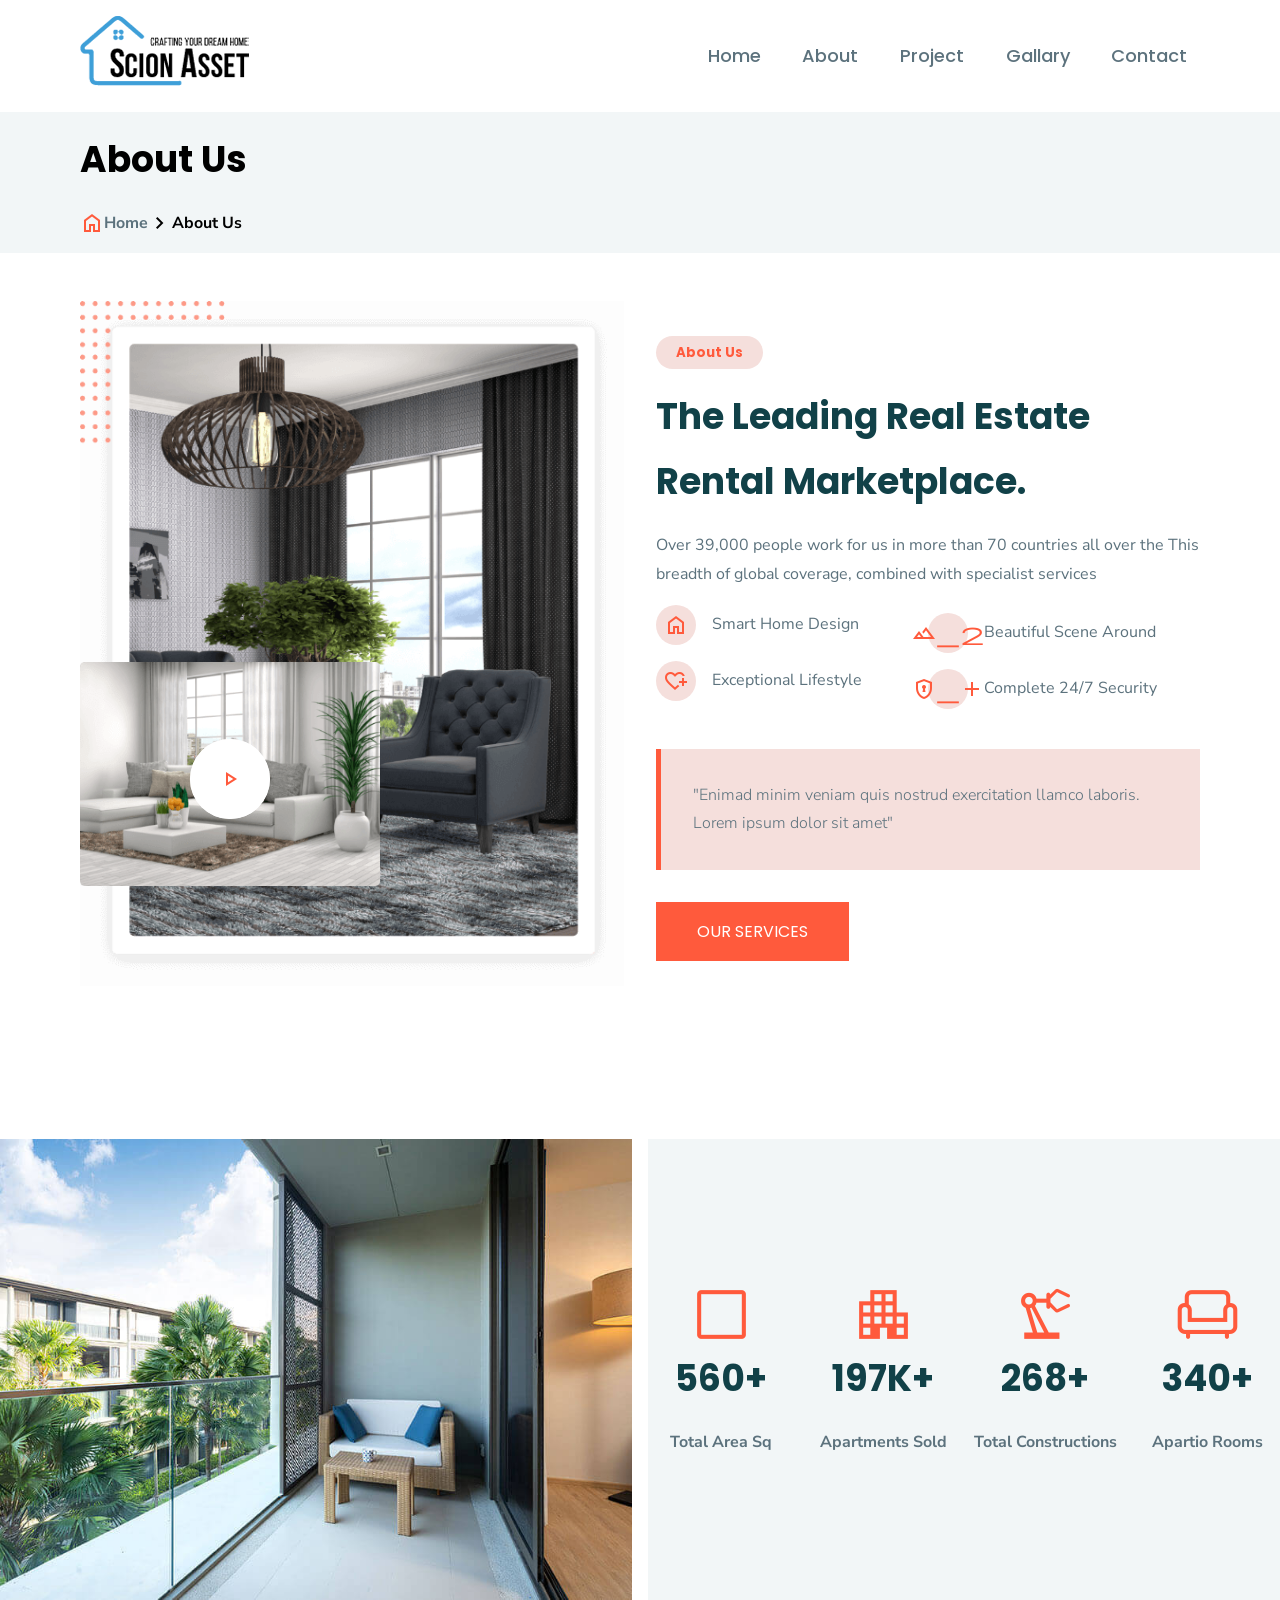
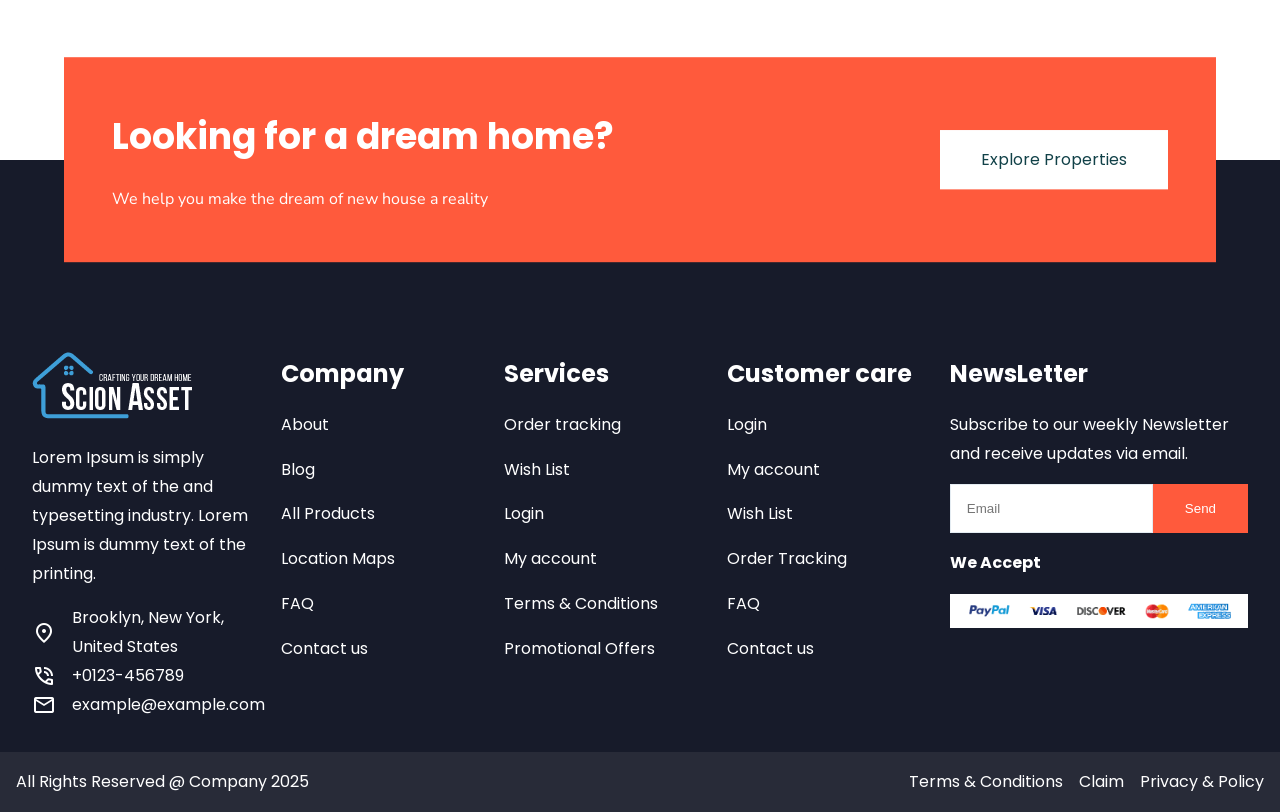
==== commit b9e8bc12: "projects page" ====
--- a/about-us/about.html
+++ b/about-us/about.html
@@ -51,9 +51,9 @@
                 <li>
                     <a href="../contact/contact.html">Contact</a>
                 </li>
-                <li>
+                <!-- <li>
                     <a href="../shopDetails/details.html">Details</a>
-                </li>
+                </li> -->
             </ul>
         </nav>
     </header>
@@ -71,7 +71,7 @@
     </div>
     <!-- page title ends -->
     <!-- about-us section starts -->
-    <section class="container text-light">
+    <section id="about" class="container text-light">
         <div class="large-2 align-center gap-2">
             <!-- image div  -->
             <div class="image-responsive relative">
--- a/styles/main.css
+++ b/styles/main.css
@@ -39,6 +39,7 @@
     --bg-dark: #F2F6F7;
     --dark-color: #114148;
     --text-light-color: #5C727D;
+    --border-color: #E4ECF2;
     --footer-bg: #171B2A;
     --bottom-footer-bg: #282B38;
     /* ---------------typography------------ */
@@ -51,7 +52,7 @@
     /* paragraph  */
     --text-20: 1.25rem;
     /* box shadows  */
-    --header-shadow: 0 10px 20px 0 rgba(46, 56, 220, 0.2);
+    /* --header-shadow: 0 10px 20px 0 rgba(46, 56, 220, 0.2); */
     --services-card-shadow: 0 16px 32px 0 rgba(7, 28, 31, 0.1);
     --properties-card-shadow: 0 5px 20px 0 rgba(23, 44, 82, 0.1);
     --aminities-card-shadow: 0px 0px 6px 4px rgba(153, 178, 182, 0.1);
@@ -61,19 +62,33 @@
     /* btn  */
     --btn-padding: .625rem 1rem;
     /* spacing  */
-    --section-name-padding: 5px 20px;
+    --sub-title-padding: 5px 20px;
     --btn-font-size: 1rem;
     --nav-items-padding: .5rem 2rem;
     --nav-links-padding: 1rem .8rem;
+    --header-padding: 0 1rem;
     --section-bottom-gap: 3rem;
     --section-padding: 2rem 1rem;
+    --page-title-padding: 1rem 1rem;
     --footer-wrapper: 6rem 2rem 2rem 2rem;
     --appartment-content-padding: 1rem;
     --cta-padding: 2rem;
 }
 
 /* common  */
-section {
+#banner,
+#about,
+#statistics,
+#about-2,
+#services,
+#properties,
+#apartment,
+#aminities,
+#testimonials,
+#blogs,
+#gallery,
+#contact-address,
+#contact-form {
     margin-bottom: var(--section-bottom-gap) !important;
     padding: var(--section-padding);
 }
@@ -165,26 +180,31 @@
     background-color: var(--bg-light);
     color: var(--primary-color);
     font-family: var(--popins-font);
-    padding: var(--section-name-padding);
+    padding: var(--sub-title-padding);
     border-radius: 1.5rem;
     display: inline-block;
     margin-bottom: 1rem;
 }
-.page-title{
-    padding: 2rem;
-}
-.page-title p{
+
+.page-title {
+    padding: var(--page-title-padding);
+}
+
+.page-title p {
     display: flex;
     align-items: center;
     font-weight: 700;
 }
-.page-title a{
+
+.page-title a {
     transition: color .3s ease-in-out;
     color: var(--text-light-color);
 }
-.page-title a:hover{
-    color: var(--primary-color);
-}
+
+.page-title a:hover {
+    color: var(--primary-color);
+}
+
 /*--------------- typography ------------- */
 /* font-size  */
 .title {
@@ -353,23 +373,19 @@
     background-color: var(--secondary-color);
     font-family: var(--popins-font);
     box-shadow: var(--header-shadow);
-}
-
-header figure {
-    margin: 0;
-    padding: 0;
+    padding: var(--header-padding);
 }
 
 header nav {
-    padding: var(--nav-items-padding);
-}
-
-header nav ul li {
+    padding: 1rem 0;
+}
+
+header nav ul li:not(:last-child) {
     margin-right: 1rem;
 }
 
 header nav ul li a {
-    padding: var(--nav-links-padding);
+    padding: 1rem .8rem;
     font-size: 1.125rem;
     font-weight: 500;
 }
@@ -392,7 +408,7 @@
 /* --------------------------banner section starts here------------------------- */
 .banner-des {
     padding: 1rem 2rem;
-    border-right: 3px solid var(--text-light-color)
+    border-right: 3px solid var(--dark-color)
 }
 
 /*--------------------------- banner section ends here------------------ */
@@ -469,6 +485,23 @@
 /*----------------------- properties section starts here-------------------- */
 .properties-card {
     box-shadow: var(--properties-card-shadow);
+    overflow: hidden;
+    transition: all .3s ease-in-out;
+}
+
+.properties-card img {
+    overflow: hidden;
+    transition: all .5s ease-in-out;
+}
+
+.properties-card:hover img {
+    width: 100%;
+    height: auto;
+    transform: scale(1.1);
+}
+
+.properties-card a:hover {
+    color: var(--primary-color);
 }
 
 .icon-container {
@@ -477,7 +510,7 @@
 }
 
 .icon-container .card-icon:not(:last-child) {
-    border-right: 1px solid var(--text-light-color);
+    border-right: 1px solid var(--border-color);
     padding: 6px;
 }
 
@@ -703,7 +736,7 @@
     background-color: var(--secondary-color);
     outline: none;
     border: none;
-    border: 1px solid var(--secondary-color);
+    border: 1px solid var(--border-color);
 }
 
 .footer-btn {
@@ -746,7 +779,9 @@
         --btn-padding: .8rem 1.25rem;
         /* --footer-wrapper: 6rem 2rem 2rem 2rem; */
         --section-bottom-gap: 4rem;
+        --header-padding: 0 3rem;
         --section-padding: 2rem 3rem;
+        --page-title-padding: 1rem 3rem;
         --appartment-content-padding: 2rem;
         --cta-padding: 3rem;
     }
@@ -770,6 +805,8 @@
         /* btn  */
         --btn-padding: 1rem 2.5rem;
         /* --footer-wrapper: 6rem 2rem 2rem 2rem; */
+        --header-padding: 0 5rem;
+        --page-title-padding: 1rem 5rem;
         --section-bottom-gap: 6rem;
         --section-padding: 3rem 5rem;
         --appartment-content-padding: 3rem;
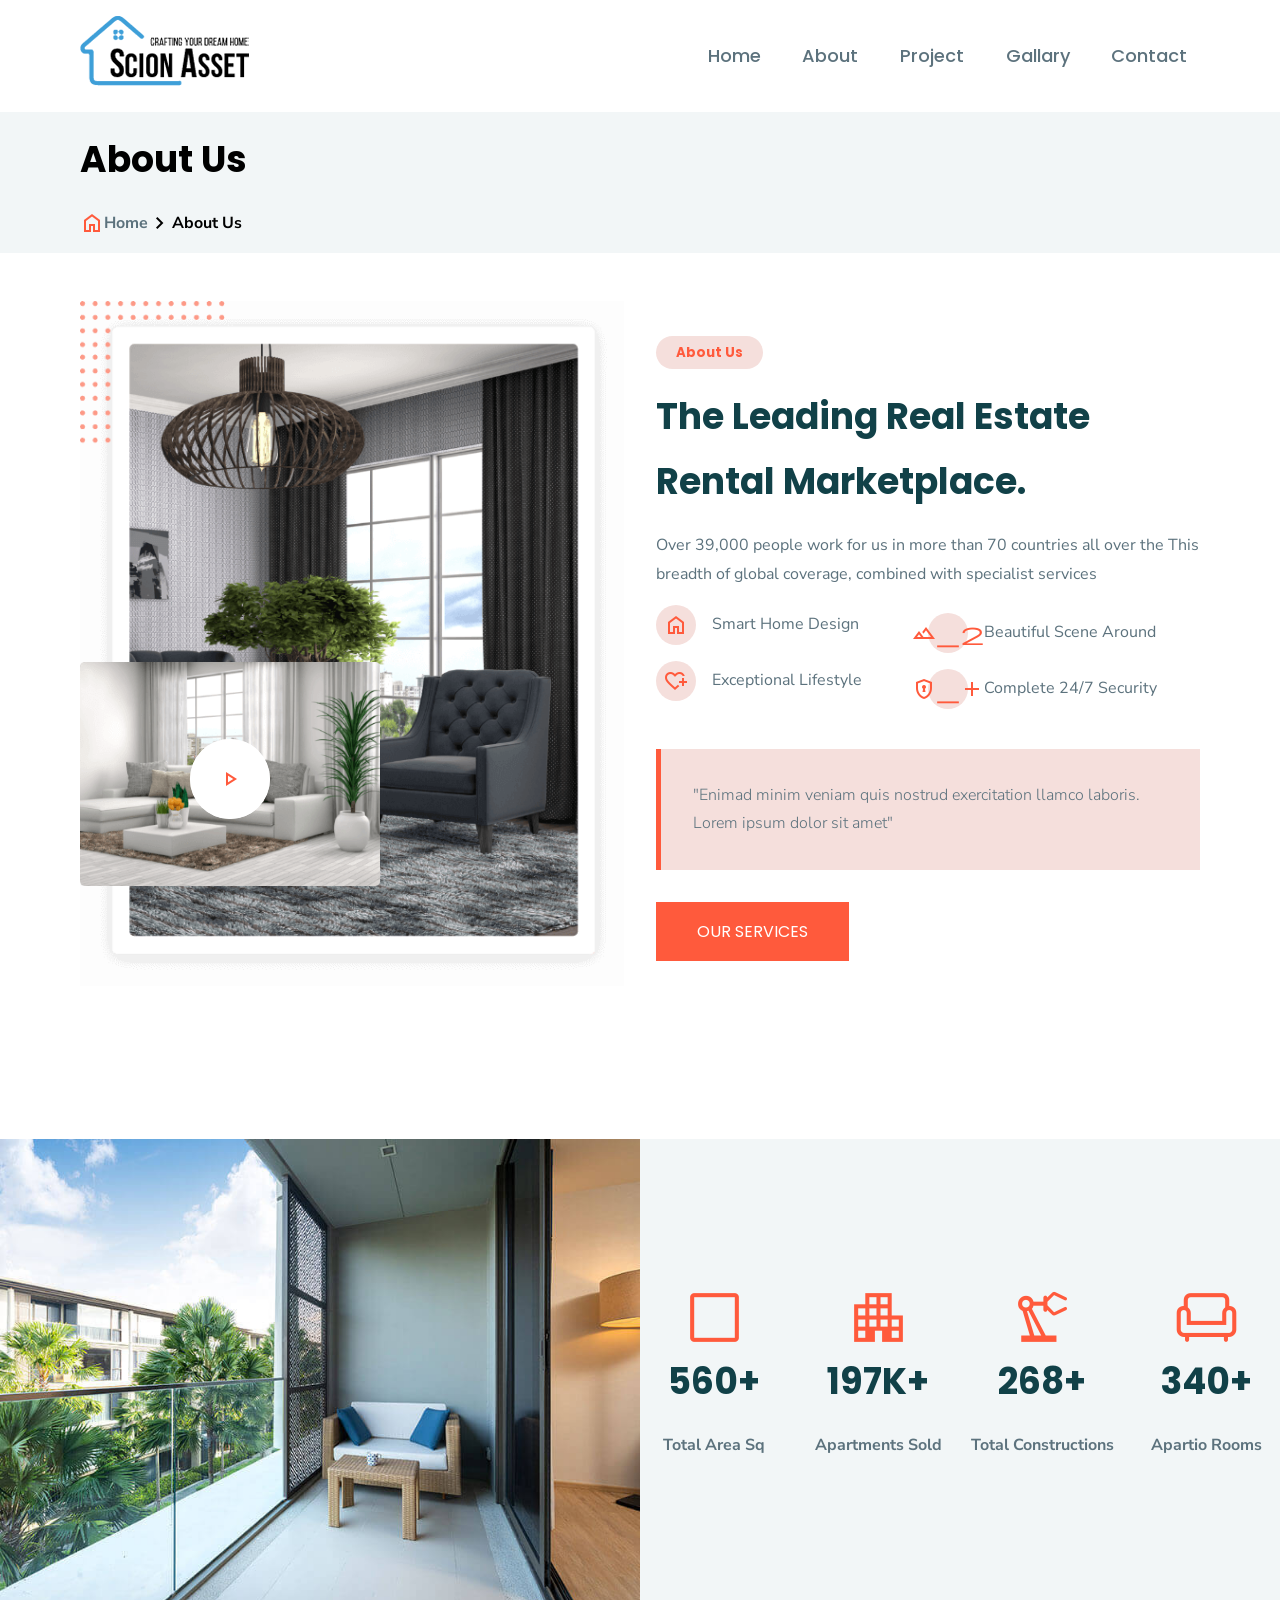
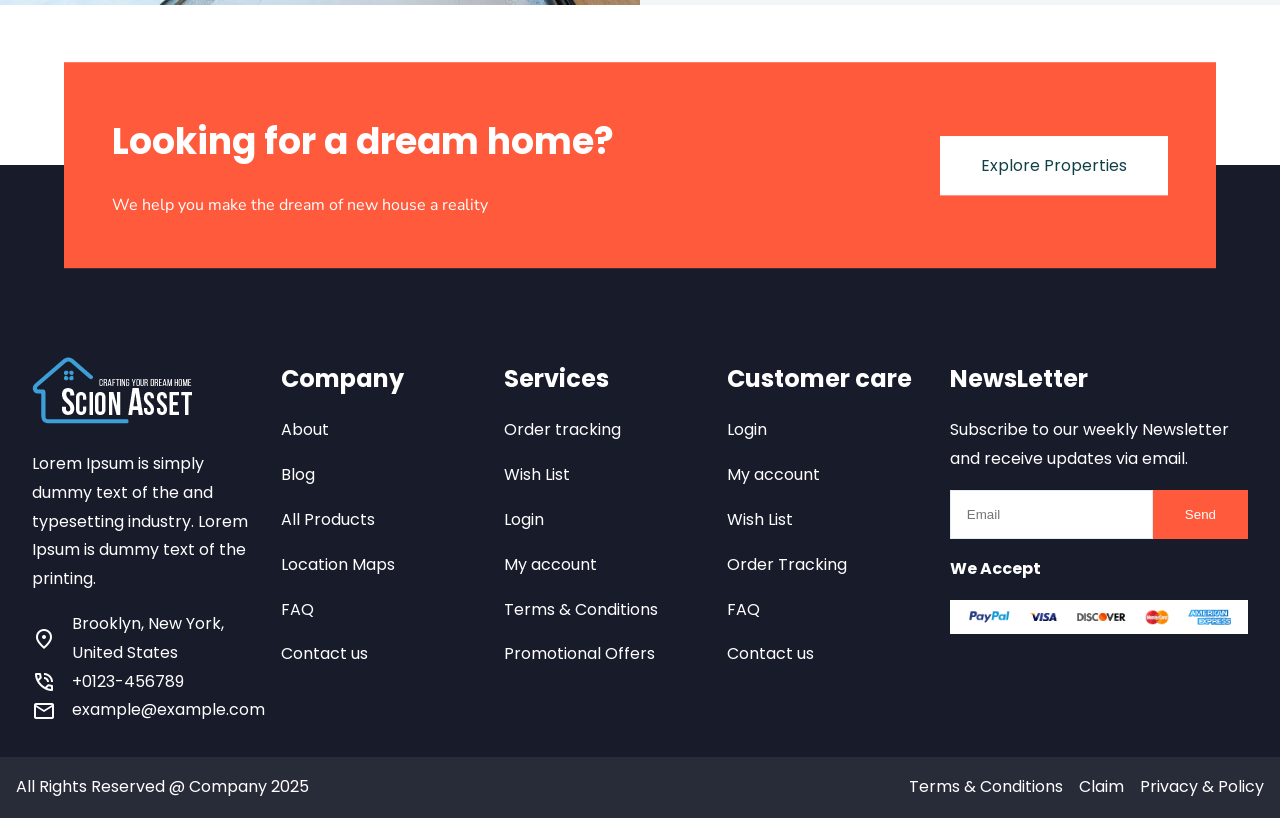
==== commit 95144d4b: "update" ====
--- a/about-us/about.html
+++ b/about-us/about.html
@@ -62,7 +62,7 @@
     <div class="bg-dark">
         <div class="container page-title">
             <h3 class="title">About Us</h3>
-            <p><span class="material-symbols-outlined orange-text-color">
+            <p><span class="material-symbols-outlined primary-color">
                     home
                 </span> <a href="#">Home</a> <span class="material-symbols-outlined">
                     chevron_right
@@ -106,7 +106,7 @@
                     coverage, combined with specialist services
                 </p>
                 <!-- icon + title container  -->
-                <div class="all-2 align-center ">
+                <div class="all-2 align-center">
                     <div class="flex align-center mb-1">
                         <span class="material-symbols-outlined about-icons">
                             home
@@ -145,7 +145,7 @@
 
     <!-- stats section starts -->
     <div>
-        <div class="large-2 gap-1">
+        <div class="large-2">
             <!-- image container  -->
             <div class="image-container">
                 <img src="../assets/about-4.jpg" alt="">
--- a/styles/main.css
+++ b/styles/main.css
@@ -18,7 +18,6 @@
 15. Footer Section 
 ===================================================================
 /* reset styles  */
-
 * {
     margin: 0;
     padding: 0;
@@ -70,6 +69,7 @@
     --section-bottom-gap: 3rem;
     --section-padding: 2rem 1rem;
     --page-title-padding: 1rem 1rem;
+    --tab-panel-padding: 1rem .8rem;
     --footer-wrapper: 6rem 2rem 2rem 2rem;
     --appartment-content-padding: 1rem;
     --cta-padding: 2rem;
@@ -135,7 +135,7 @@
     color: var(--primary-color);
 }
 
-.orange-text-color {
+.primary-color {
     color: var(--primary-color);
 }
 
@@ -395,6 +395,33 @@
     transition: all .3s ease-in-out;
 }
 
+.header-dropdown {
+    position: relative;
+}
+
+.header-dropdown .dropdown-menu {
+    border-top: 2px solid var(--primary-color);
+    position: absolute;
+    top: 40px;
+    background-color: var(--secondary-color);
+    width: 200px;
+    opacity: 0;
+    visibility: hidden;
+    transform: translateY(15px);
+    transition: opacity 0.3s ease, visibility 0.3s ease, transform 0.3s ease;
+}
+
+.header-dropdown:hover .dropdown-menu {
+    opacity: 1;
+    visibility: visible;
+    transform: translateY(0);
+}
+
+.dropdown-menu a {
+    display: block;
+    padding: .5rem 1rem;
+}
+
 .nav {
     display: none;
 }
@@ -494,7 +521,7 @@
     transition: all .5s ease-in-out;
 }
 
-.properties-card:hover img {
+.properties-card:hover .title-image {
     width: 100%;
     height: auto;
     transform: scale(1.1);
@@ -530,6 +557,25 @@
 .properties-card .rent {
     color: var(--secondary-color);
     background-color: var(--primary-color);
+}
+
+.product-info-bottom {
+    display: flex;
+    justify-content: space-between;
+    align-items: center;
+    padding: 1rem;
+}
+
+.product-info-bottom span {
+    font-size: 1.2rem;
+    padding: .5rem;
+    background-color: var(--bg-light);
+}
+
+.profile {
+    height: 50px;
+    width: 50px;
+    border-radius: 50%;
 }
 
 /* --------------------properties section ends here---------------------------  */
@@ -692,7 +738,6 @@
 /*call to action sections ends here*/
 
 /*--------------------------footer section starts here----------------------------*/
-
 footer {
     font-family: var(--popins-font);
     background-color: var(--footer-bg);
@@ -766,7 +811,6 @@
 }
 
 /*-------------------------footer section ends here-----------------------*/
-
 
 /* responsive breakpoints  */
 @media (min-width: 768px) {
@@ -782,6 +826,7 @@
         --header-padding: 0 3rem;
         --section-padding: 2rem 3rem;
         --page-title-padding: 1rem 3rem;
+        --tab-panel-padding: 1rem 2.5rem;
         --appartment-content-padding: 2rem;
         --cta-padding: 3rem;
     }
@@ -807,6 +852,7 @@
         /* --footer-wrapper: 6rem 2rem 2rem 2rem; */
         --header-padding: 0 5rem;
         --page-title-padding: 1rem 5rem;
+        --tab-panel-padding: 1rem 4rem;
         --section-bottom-gap: 6rem;
         --section-padding: 3rem 5rem;
         --appartment-content-padding: 3rem;
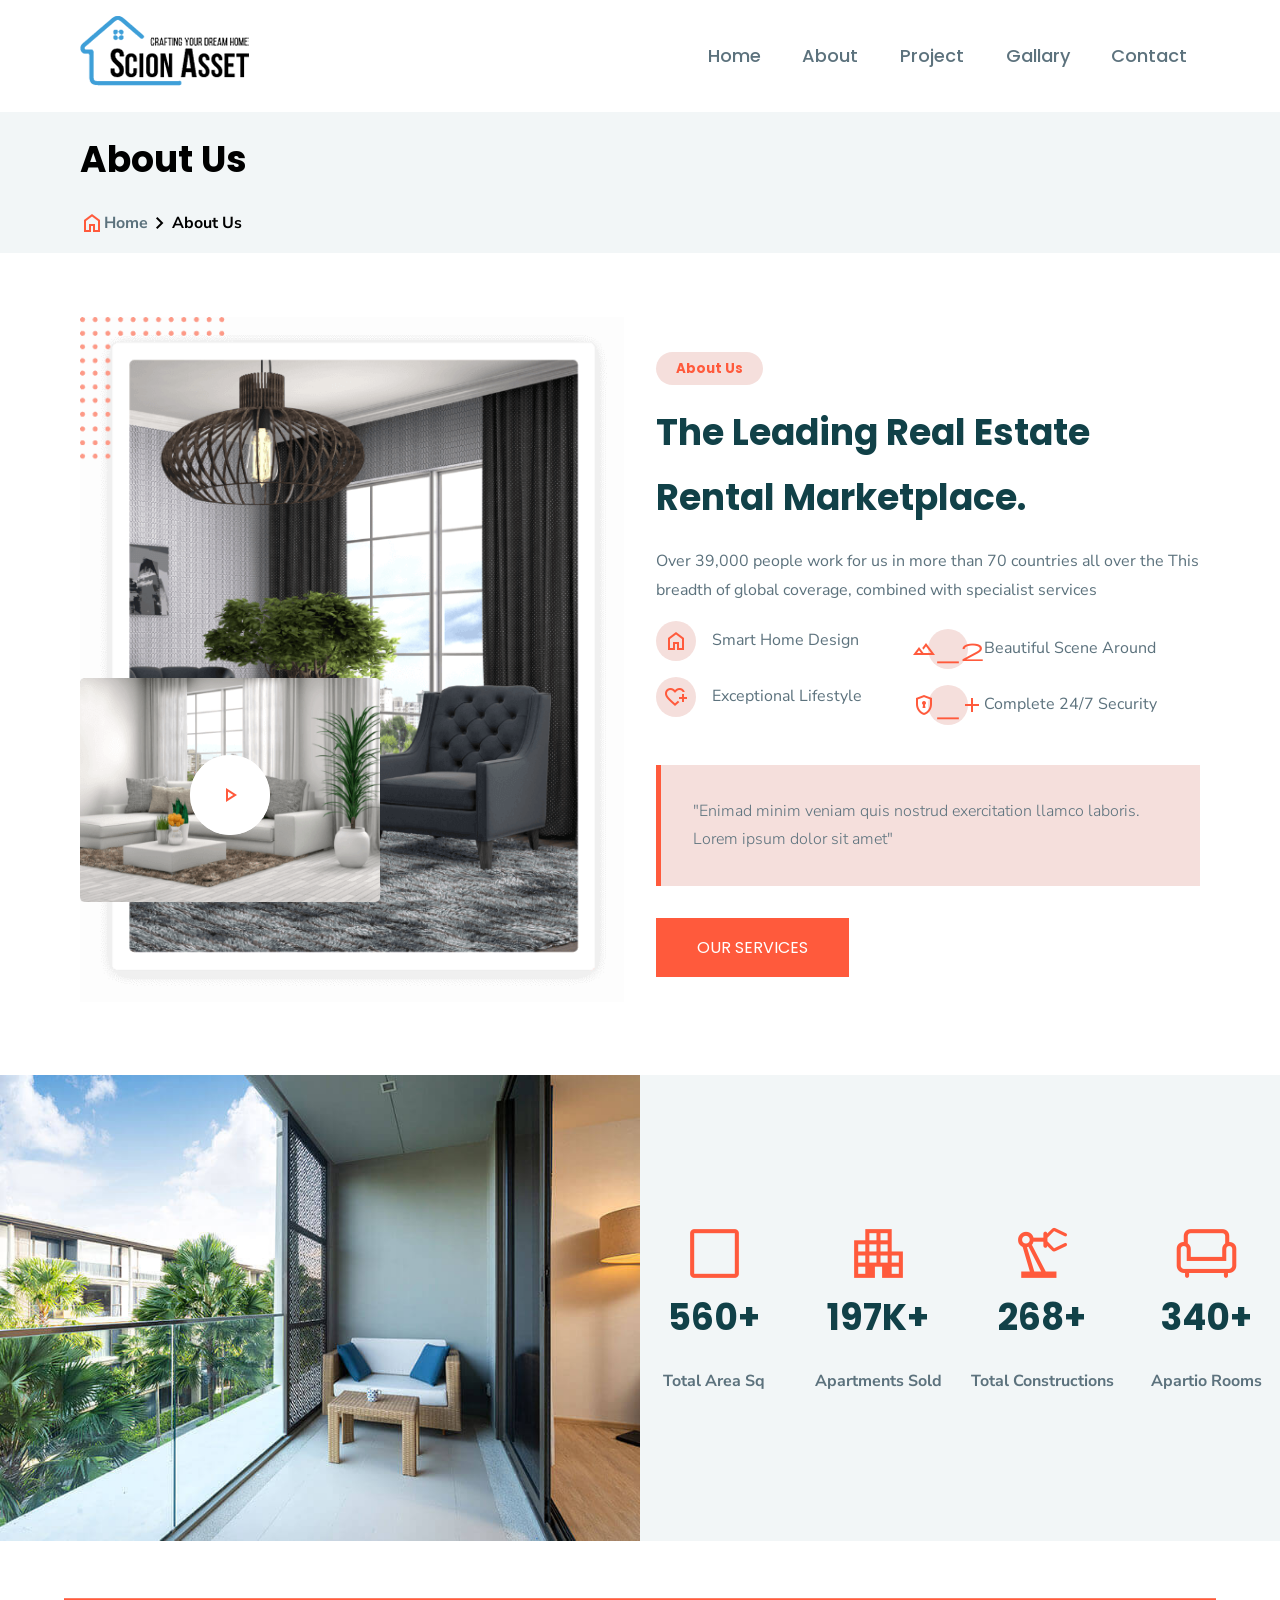
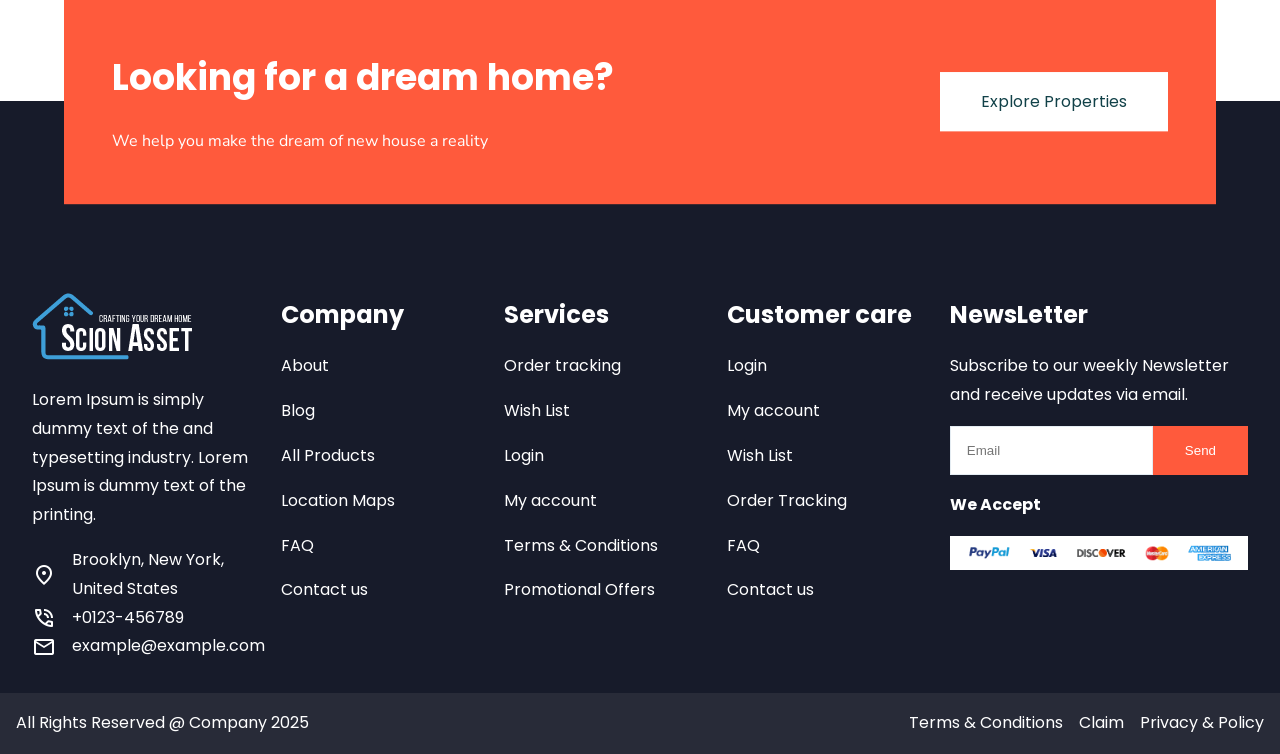
==== commit 73d65f8a: "update" ====
--- a/about-us/about.html
+++ b/about-us/about.html
@@ -17,9 +17,9 @@
     <link rel="stylesheet" href="https://fonts.googleapis.com/icon?family=Material+Icons">
     <link href="https://fonts.googleapis.com/css2?family=Material+Symbols+Outlined" rel="stylesheet">
 
+    <link rel="stylesheet" href="./about.css">
+    <link rel="stylesheet" href="../styles/grid.css">
     <link rel="stylesheet" href="../styles/main.css">
-    <link rel="stylesheet" href="../styles/grid.css">
-    <link rel="stylesheet" href="./about.css">
 </head>
 
 <body>
@@ -71,7 +71,7 @@
     </div>
     <!-- page title ends -->
     <!-- about-us section starts -->
-    <section id="about" class="container text-light">
+    <section class="container text-light p-4">
         <div class="large-2 align-center gap-2">
             <!-- image div  -->
             <div class="image-responsive relative">
@@ -151,7 +151,7 @@
                 <img src="../assets/about-4.jpg" alt="">
             </div>
 
-            <div class="bg-dark statistics text-light">
+            <div class="bg-dark statistics text-light py-2">
                 <div class="small-2 larger-4 gap-1 stats-content">
                     <!-- individual stats component  -->
                     <div class="flex-col justify-center align-center text-center">
--- a/styles/main.css
+++ b/styles/main.css
@@ -76,21 +76,9 @@
 }
 
 /* common  */
-#banner,
-#about,
-#statistics,
-#about-2,
-#services,
-#properties,
-#apartment,
-#aminities,
-#testimonials,
-#blogs,
-#gallery,
-#contact-address,
-#contact-form {
-    margin-bottom: var(--section-bottom-gap) !important;
-    padding: var(--section-padding);
+
+.p-4 {
+	padding: var(--section-padding);
 }
 
 h1,
@@ -409,6 +397,7 @@
     visibility: hidden;
     transform: translateY(15px);
     transition: opacity 0.3s ease, visibility 0.3s ease, transform 0.3s ease;
+    z-index: 999;
 }
 
 .header-dropdown:hover .dropdown-menu {
@@ -590,7 +579,7 @@
 /* ----------------------appartement section ends here-----------------------  */
 
 /*------------------------parallax section starts here-----------------------*/
-#parallax {
+.parallax {
     background-image:
         linear-gradient(to bottom, rgba(0, 0, 0, 0.1), rgba(0, 0, 0, 0.2)),
         url('../assets/about-5.jpg');
@@ -854,7 +843,7 @@
         --page-title-padding: 1rem 5rem;
         --tab-panel-padding: 1rem 4rem;
         --section-bottom-gap: 6rem;
-        --section-padding: 3rem 5rem;
+        --section-padding: 4rem 5rem;
         --appartment-content-padding: 3rem;
     }
 
